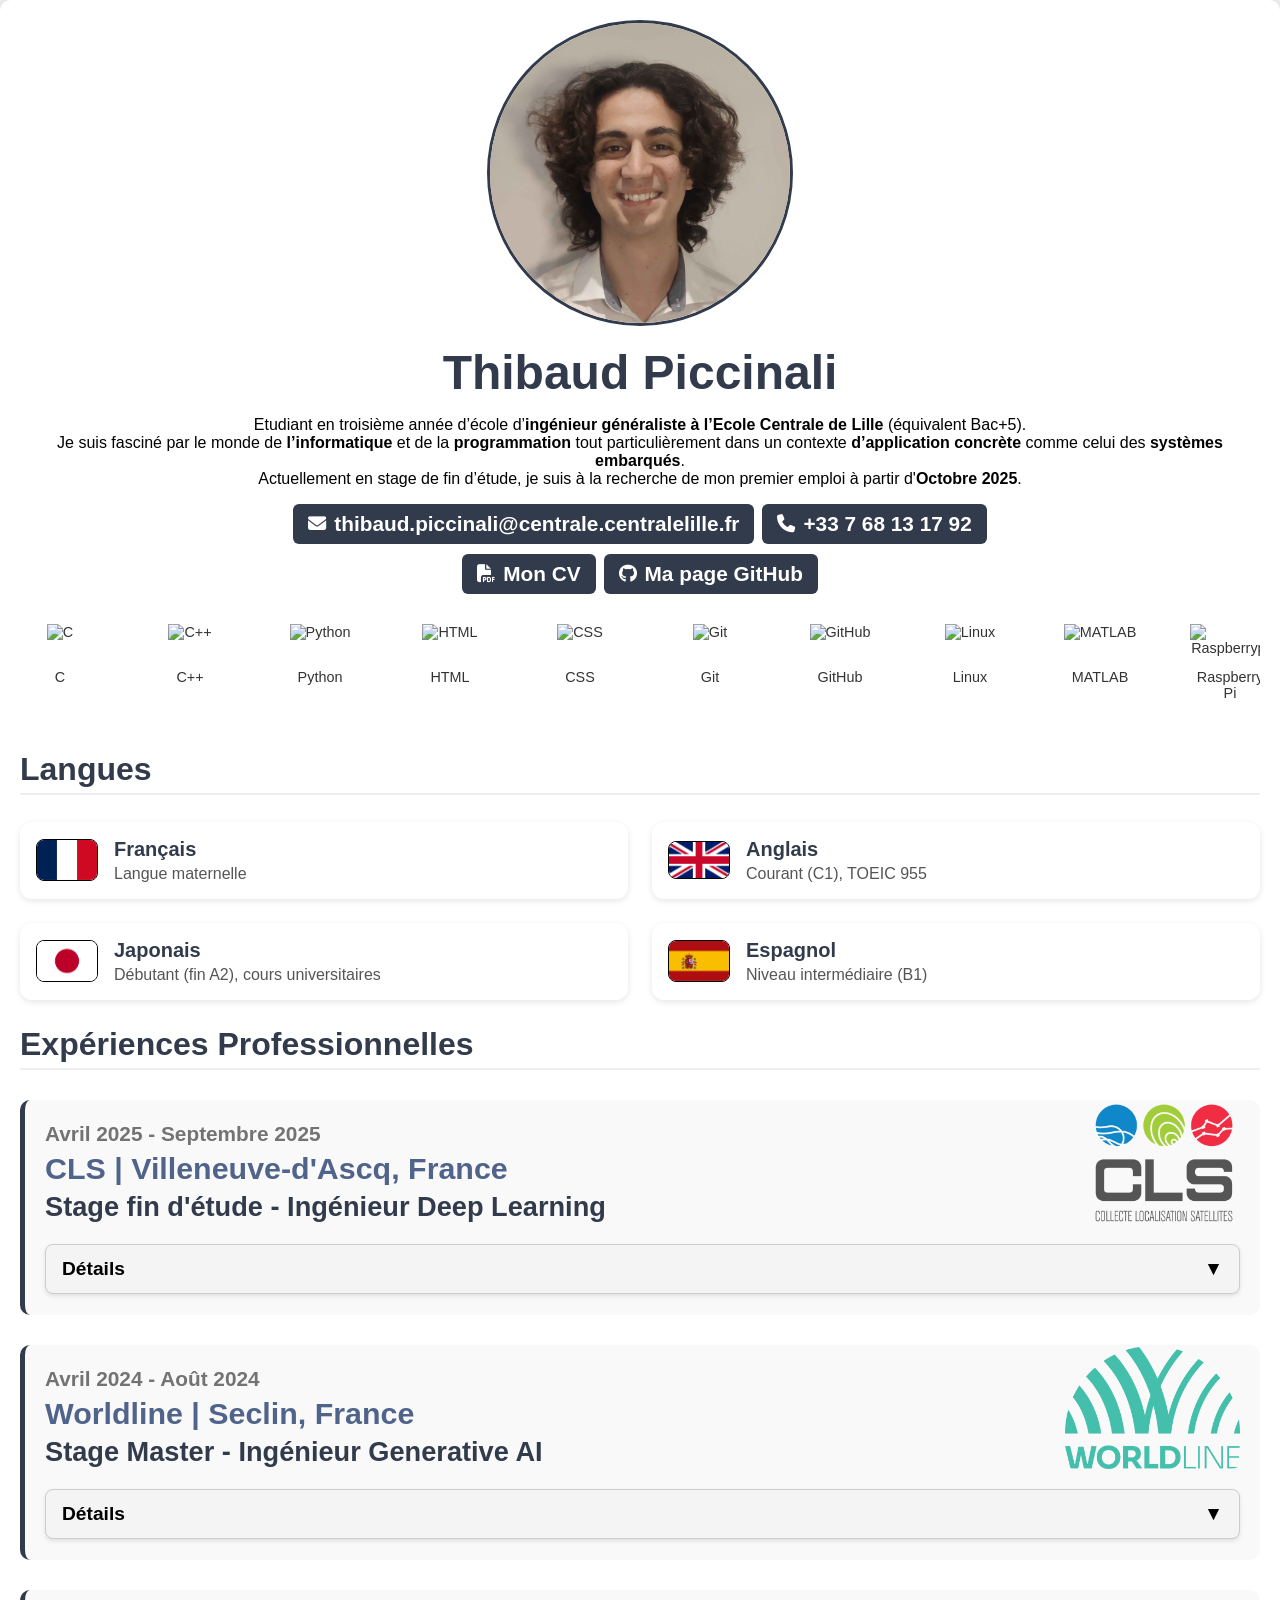
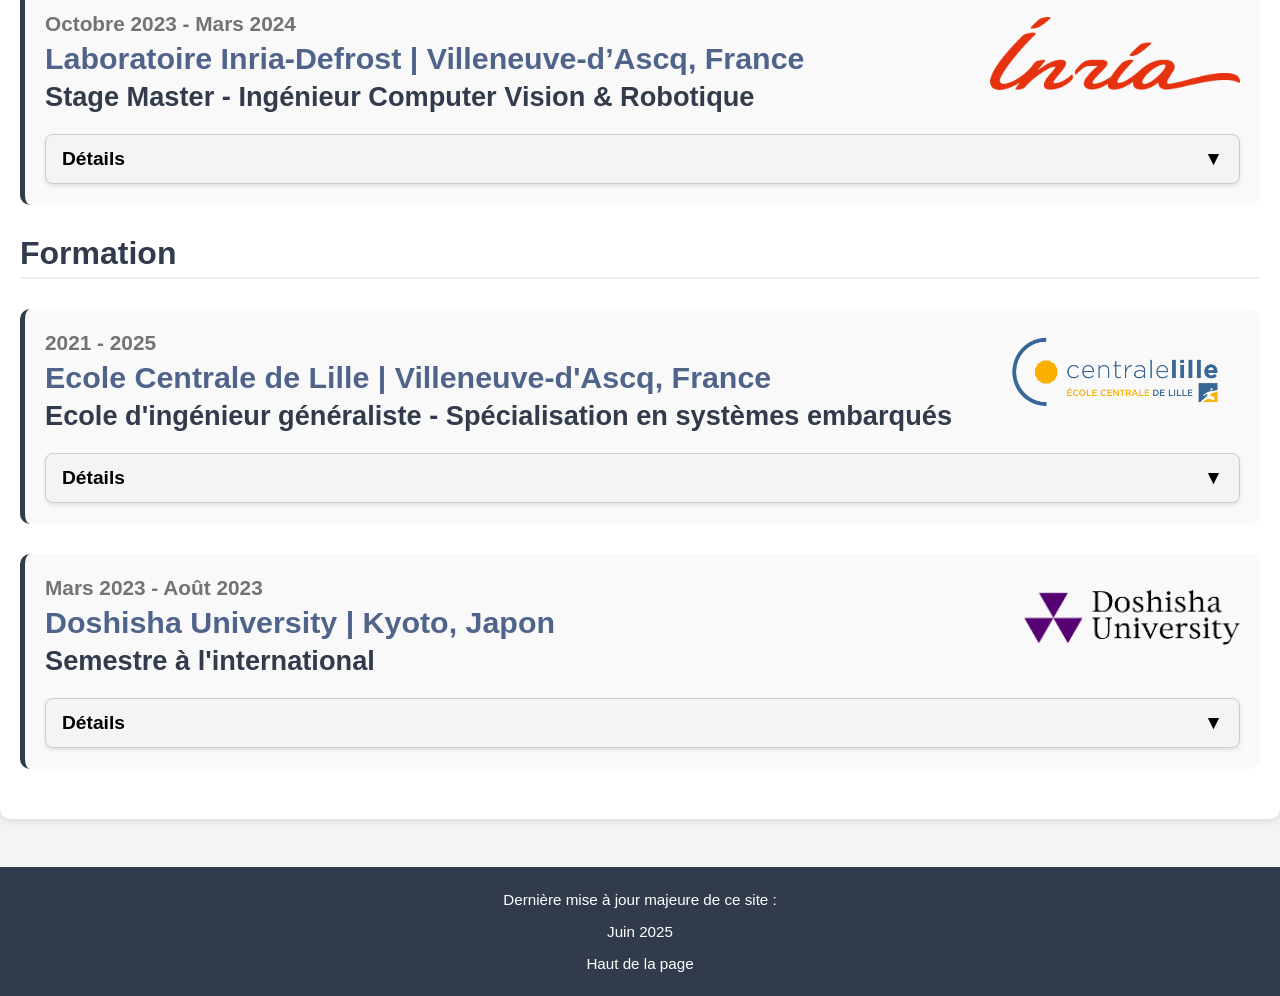
==== index.html @ 1b6f9763 "stage inria" ====
<!DOCTYPE html>
<html lang="fr">
<head>
  <meta charset="UTF-8" />
  <meta name="viewport" content="width=device-width, initial-scale=1.0"/>
  <title>Thibaud Piccinali</title>
  <link rel="stylesheet" href="style.css" />
  <link rel="stylesheet" href="https://cdnjs.cloudflare.com/ajax/libs/font-awesome/6.4.0/css/all.min.css">
  <script src="main.js" defer></script>

</head>
<body id="top">
  <div class="container">
    <header>
      <img src="images/photo_cv.png" alt="Photo de profil" class="profile-img"/>
      <h1>Thibaud Piccinali</h1>
      <p>Etudiant en troisième année d’école d’<b>ingénieur généraliste à l’Ecole Centrale de Lille</b> (équivalent Bac+5).<br>
        Je suis fasciné par le monde de <b>l’informatique</b> et de la <b>programmation</b> tout particulièrement dans un contexte <b>d’application concrète</b> comme celui des <b>systèmes embarqués</b>.<br>
        Actuellement en stage de fin d’étude, je suis à la recherche de mon premier emploi à partir d'<b>Octobre 2025</b>.</p>
      
      <div class="button-container">

      <a class="button button-dark_blue" onclick="copyToClipboard('thibaud.piccinali@centrale.centralelille.fr', this);">
        <i class="fas fa-envelope fa-sm"></i>
        thibaud.piccinali@centrale.centralelille.fr
        <span class="tooltip">Copié dans le presse papier !</span>
      </a>

      <a class="button button-dark_blue" onclick="copyToClipboard('+33 7 68 13 17 92', this);">
        <i class="fas fa-phone fa-sm"></i>
        +33 7 68 13 17 92
        <span class="tooltip">Copié dans le presse papier !</span>
      </a>

    </div>
    <div class="button-container">

      <a href="documents/CV_Thibaud_PICCINALI.pdf" class="button button-dark_blue" download>
        <i class="fas fa-file-pdf fa-sm"></i>
        Mon CV
      </a>

      <a href="https://github.com/ThibaudPiccinali" class="button button-dark_blue" download>
        <i class="fab fa-github fa-sm"></i>
        Ma page GitHub
      </a>

    </div>

      
        <div class="marquee-container">
          <div class="marquee-track">
            <div class="marquee-content">
              <div class="skill-item">
                <img src="https://cdn.jsdelivr.net/gh/devicons/devicon/icons/c/c-original.svg" alt="C" />
                <span>C</span>
              </div>
              <div class="skill-item">
                <img src="https://cdn.jsdelivr.net/gh/devicons/devicon/icons/cplusplus/cplusplus-original.svg" alt="C++" />
                <span>C++</span>
              </div>
              <div class="skill-item">
                <img src="https://cdn.jsdelivr.net/gh/devicons/devicon/icons/python/python-original.svg" alt="Python" />
                <span>Python</span>
              </div>
              <div class="skill-item">
                <img src="https://cdn.jsdelivr.net/gh/devicons/devicon/icons/html5/html5-original.svg" alt="HTML" />
                <span>HTML</span>
              </div>
              <div class="skill-item">
                <img src="https://cdn.jsdelivr.net/gh/devicons/devicon/icons/css3/css3-original.svg" alt="CSS" />
                <span>CSS</span>
              </div>
              <div class="skill-item">
                <img src="https://cdn.jsdelivr.net/gh/devicons/devicon/icons/git/git-original.svg" alt="Git" />
                <span>Git</span>
              </div>
              <div class="skill-item">
                <img src="https://cdn.jsdelivr.net/gh/devicons/devicon/icons/github/github-original.svg" alt="GitHub" />
                <span>GitHub</span>
              </div>
              <div class="skill-item">
                <img src="https://cdn.jsdelivr.net/gh/devicons/devicon/icons/linux/linux-original.svg" alt="Linux" />
                <span>Linux</span>
              </div>
              <div class="skill-item">
                <img src="https://cdn.jsdelivr.net/gh/devicons/devicon/icons/matlab/matlab-original.svg" alt="MATLAB" />
                <span>MATLAB</span>
              </div>
              <div class="skill-item">
                <img src="https://cdn.jsdelivr.net/gh/devicons/devicon/icons/raspberrypi/raspberrypi-original.svg" alt="Raspberrypi" />
                <span>Raspberry Pi</span>
              </div>
              <div class="skill-item">
                <img src="https://cdn.jsdelivr.net/gh/devicons/devicon/icons/arduino/arduino-original.svg" alt="Arduino" />
                <span>Arduino</span>
              </div>
              <div class="skill-item">
                <img src="https://cdn.jsdelivr.net/gh/devicons/devicon/icons/androidstudio/androidstudio-original.svg" alt="Android Studio" />
                <span>Android Studio</span>
              </div>
              <div class="skill-item">
                <img src="https://cdn.jsdelivr.net/gh/devicons/devicon/icons/opencv/opencv-original.svg" alt="OpenCV" />
                <span>OpenCV</span>
              </div>
              <div class="skill-item">
                <img src="images/onshape.png" alt="Onshape" />
                <span>Onshape</span>
              </div>
              <div class="skill-item">
                <img src="images/kicad.png" alt="KiCad" />
                <span>KiCad</span>
              </div>
              <div class="skill-item">
                <img src="images/pytorchL.png" alt="PytorchLightning" />
                <span>Pytorch Lightning</span>
              </div>
              <div class="skill-item">
                <img src="images/sysml.png" alt="SYSML" />
                <span>SYSML</span>
              </div>
              <div class="skill-item">
                <img src="images/papyrus-logo.png" alt="Papyrus" />
                <span>Papyrus</span>
              </div>
              <!-- Il faut dupliquer les items ici-->
              <div class="skill-item">
                <img src="https://cdn.jsdelivr.net/gh/devicons/devicon/icons/c/c-original.svg" alt="C" />
                <span>C</span>
              </div>
              <div class="skill-item">
                <img src="https://cdn.jsdelivr.net/gh/devicons/devicon/icons/cplusplus/cplusplus-original.svg" alt="C++" />
                <span>C++</span>
              </div>
              <div class="skill-item">
                <img src="https://cdn.jsdelivr.net/gh/devicons/devicon/icons/python/python-original.svg" alt="Python" />
                <span>Python</span>
              </div>
              <div class="skill-item">
                <img src="https://cdn.jsdelivr.net/gh/devicons/devicon/icons/html5/html5-original.svg" alt="HTML" />
                <span>HTML</span>
              </div>
              <div class="skill-item">
                <img src="https://cdn.jsdelivr.net/gh/devicons/devicon/icons/css3/css3-original.svg" alt="CSS" />
                <span>CSS</span>
              </div>
              <div class="skill-item">
                <img src="https://cdn.jsdelivr.net/gh/devicons/devicon/icons/git/git-original.svg" alt="Git" />
                <span>Git</span>
              </div>
              <div class="skill-item">
                <img src="https://cdn.jsdelivr.net/gh/devicons/devicon/icons/github/github-original.svg" alt="GitHub" />
                <span>GitHub</span>
              </div>
              <div class="skill-item">
                <img src="https://cdn.jsdelivr.net/gh/devicons/devicon/icons/linux/linux-original.svg" alt="Linux" />
                <span>Linux</span>
              </div>
              <div class="skill-item">
                <img src="https://cdn.jsdelivr.net/gh/devicons/devicon/icons/matlab/matlab-original.svg" alt="MATLAB" />
                <span>MATLAB</span>
              </div>
              <div class="skill-item">
                <img src="https://cdn.jsdelivr.net/gh/devicons/devicon/icons/raspberrypi/raspberrypi-original.svg" alt="Raspberrypi" />
                <span>Raspberry Pi</span>
              </div>
              <div class="skill-item">
                <img src="https://cdn.jsdelivr.net/gh/devicons/devicon/icons/arduino/arduino-original.svg" alt="Arduino" />
                <span>Arduino</span>
              </div>
              <div class="skill-item">
                <img src="https://cdn.jsdelivr.net/gh/devicons/devicon/icons/androidstudio/androidstudio-original.svg" alt="Android Studio" />
                <span>Android Studio</span>
              </div>
              <div class="skill-item">
                <img src="https://cdn.jsdelivr.net/gh/devicons/devicon/icons/opencv/opencv-original.svg" alt="OpenCV" />
                <span>OpenCV</span>
              </div>
              <div class="skill-item">
                <img src="images/onshape.png" alt="Onshape" />
                <span>Onshape</span>
              </div>
              <div class="skill-item">
                <img src="images/kicad.png" alt="KiCad" />
                <span>KiCad</span>
              </div>
              <div class="skill-item">
                <img src="images/pytorchL.png" alt="PytorchLightning" />
                <span>Pytorch Lightning</span>
              </div>
              <div class="skill-item">
                <img src="images/sysml.png" alt="SYSML" />
                <span>SYSML</span>
              </div>
              <div class="skill-item">
                <img src="images/papyrus-logo.png" alt="Papyrus" />
                <span>Papyrus</span>
              </div>
            </div>
          </div>
        </div>
    </header>

    <section>
        <h2>Langues</h2>
        <div class="language-grid">
          <div class="language-card">
            <img src="images/Flag_of_France.svg.png" alt="Français">
            <div class="language-text">
              <h3>Français</h3>
              <p>Langue maternelle</p>
            </div>
          </div>
          <div class="language-card">
            <img src="images/Flag_of_the_United_Kingdom_(3-5).svg.png" alt="Anglais">
            <div class="language-text">
              <h3>Anglais</h3>
              <p>Courant (C1), TOEIC 955</p>
            </div>
          </div>
          <div class="language-card">
            <img src="images/Flag_of_Japan.svg.png" alt="Japonais">
            <div class="language-text">
              <h3>Japonais</h3>
              <p>Débutant (fin A2), cours universitaires</p>
            </div>
          </div>
          <div class="language-card">
            <img src="images/Flag_of_Spain.svg.png" alt="Espagnol">
            <div class="language-text">
              <h3>Espagnol</h3>
              <p>Niveau intermédiaire (B1)</p>
            </div>
          </div>
        </div>
      </section>

    <section>
      <h2>Expériences Professionnelles</h2>

      <div class="experience_pro">
        <div class="experience_pro-content">
          <div class="experience_pro-text">
            <p class="experience_pro-date">Avril 2025 - Septembre 2025</p>
            <div class="experience_pro-title-row">
                <p class="experience_pro-title">CLS | Villeneuve-d'Ascq, France</p>
              </div>
            <p class="experience_pro-detail">Stage fin d'étude - Ingénieur Deep Learning</p>
          </div>
        <div class="experience_pro-image">
            <img src="images/CLS-Logo.png" alt="Logo CLS" />
        </div>
        </div>
        <details>
          <summary>Détails</summary>

          <p class="experience_pro-description">
            Intégré à l'équipe <i>Terre & Hydrologie</i> du département R&D, j'ai pu participer au développement de solutions permettant l'<b>analyse de la Terre</b> à l'aide d'<b>images satellite (télédétection)</b>.<br>
            Plus particulièrement, l'objectif du stage était d'étudier les <b>Foundation Models</b> pour déterminer s'ils pouvaient être utilisés pour faire de la <b>détection de changement</b>.<br><br>

            Ce stage a commencé par une réalisation d'un <b>état de l'art complet</b> de ces technologies appliquées à ce domaine. Des <b>études et comparaisons</b> ont été effectuées pour déterminer quels modèles étaient les plus prometteurs.
            Ensuite, nous avons décidé d'<b>intégrer ces modèles ainsi que la détection de changement</b> dans un <b>framework reconnu par la communauté</b> de télédétection (<i>Terratorch</i>). 
            Ce framework permet une <b>utilisation</b> (entrainement, inférences) des <b>modèles simplifiée</b> (notamment à l'aide de fichiers de configuration). 

          </p>
        </details>
      </div>

      <div class="experience_pro">
        <div class="experience_pro-content">
          <div class="experience_pro-text">
            <p class="experience_pro-date">Avril 2024 - Août 2024</p>
            <div class="experience_pro-title-row">
                <p class="experience_pro-title">Worldline | Seclin, France</p>
              </div>
            <p class="experience_pro-detail">Stage Master - Ingénieur Generative AI</p>
          </div>
          <div class="experience_pro-image">
            <img src="images/logo_Worldline.png" alt="Logo Worldline" />
          </div>
        </div>
        <details>
          <summary>Détails</summary>

          <p class="experience_pro-description">
            Intégré à l'équipe <i>CXSC</i> (équipe spécialisée dans l'expérience utilisateur) du département R&D, j'ai pu participer au développement de <b>solutions innovantes</b> proposant de <b>nouvelles manières d'effectuer des paiements</b>.
            Particulièrement, l'équipe s'intéressait à l'utilisation des <b>Large Language Models (LLM)</b> pour des <b>paiements autonomes</b>.<br><br>

            Au cours de ce stage, j'ai participé au <b>développement d'une application pour smartphone</b> intégrant ces technologies. 
            Nous avons développé un programme écoutant des entrées d'un smartphone et analysant ces dernières à l'aide de LLM.
            L'idée était de <b>déterminer si l'utilisateur était susceptible d'effectuer un voyage</b> dans les prochains jours.
            Si le programme jugeait que l'utilisateur allait très probablement voyager, alors il se chargeait d'effectuer une <b>recherche personnalisée d'itinéraire</b>. Cette personnalisation s'effectuait également à l'aide de LLM et des données de l'utilisateur.
            Enfin, un <b>module défensif</b> (utilisant également des LLM) permettait de légitimer cette transaction.<br><br> 

            Ce stage a été l'occasion de produire un <b>prototype fonctionnel</b> qui fut présenté en interne auprès d'<b>équipes internationales</b>. 
          </p>
        </details>
      </div>

      <div class="experience_pro">
        <div class="experience_pro-content">
          <div class="experience_pro-text">
            <p class="experience_pro-date">Octobre 2023 - Mars 2024</p>
            <div class="experience_pro-title-row">
                <p class="experience_pro-title">Laboratoire Inria-Defrost | Villeneuve-d’Ascq, France</p>
              </div>
            <p class="experience_pro-detail">Stage Master - Ingénieur Computer Vision & Robotique</p>
          </div>
          <div class="experience_pro-image">
            <img src="images/Inr_logo_rouge.svg.png" alt="Logo Inria" />
          </div>
        </div>
        <details>
          <summary>Détails</summary>

          <p class="experience_pro-description">
            Intégré au sein de l'équipe <i>Defrost</i> (équipe spécialisée en robotique déformable), j'ai pu <b>assister un doctorant</b> dans des missions de <b>computer vision</b>.
            La thématique était celle de la <b>chirurgie mini-invasive</b> ou l'on cherchait de nouvelles manières de <b>détecter et d'éliminer des cellules cancéreuses.</b><br><br>

            Ce stage a été organisé autour de deux travaux majeurs, détaillés ci-après. <br><br>

            <a class="button button-blue" download href="documents/Inria_rapport.pdf" target="_blank">
                    <i class="fas fa-file-pdf fa-sm"></i>
                    Lire le rapport
            </a>

          </p>
        

          <div class="project">
              <p class="project-title">Réalité augmentée utilisant la superposition de forme</p>
              <div class="media">
                <iframe src="https://www.youtube.com/embed/ntkH_wG3x9o" alt="Aperçu de l'algorithme de réalité augmentée"></iframe>
              </div>
              <div class="project-content">
                <p class="project-description">
                Développement d'un <b>algorithme de réalité augmentée</b> utilisant des <b>caméras de profondeur</b> pour capturer des <b>nuages de points</b> d'un objet qui sont ensuite <b>comparés à la forme</b> théorique connue de l'objet. 
                De cette comparaison sont obtenues la projection et la superposition.  
                </p>
                <div class="button-container">
                  <a class="button button-blue" href="https://github.com/SofaDefrost/Shape_Based_Augmented_Reality" target="_blank">
                    <i class="fab fa-github fa-sm"></i>
                    Voir sur GitHub
                  </a>
                </div>
              </div>
          </div>
          <div class="project">
              <p class="project-title">Asservissement optique d'un robot souple</p>
              <div class="media">
                <iframe src="https://www.youtube.com/embed/RKju8KC8tP8?start=86" alt="Aperçu de l'asservissement optique du robot"></iframe>
              </div>
              <div class="project-content">
                <p class="project-description">
                  J'ai participé à l'<b>asservissement du robot souple</b> utilisé dans les recherches de mon tuteur. 
                  Particulièrement, j'ai utilisé une <b>caméra de profondeur</b> et des <b>algorithmes de filtrage</b> pour déterminer la <b>position du laser</b> projeté par le robot. Grâce à cet asservissement, le robot est capable d'atteindre la cible.
                </p>
                <div class="button-container">
                  <a class="button button-blue" href="https://hal.science/hal-04714460" target="_blank">
                    <i class="fas fa-file-pdf fa-sm"></i>
                    Lire le papier
                  </a>
                </div>
              </div>
          </div>
        </details>    
      </div>
    </section>

    <section>
      <h2>Formation</h2>
      <div class="formation">
        <div class="formation-content">
          <div class="formation-text">
            <p class="formation-date">2021 - 2025</p>
            <div class="formation-title-row">
                <p class="formation-title">Ecole Centrale de Lille | Villeneuve-d'Ascq, France</p>
              </div>
            <p class="formation-detail">Ecole d'ingénieur généraliste - Spécialisation en systèmes embarqués</p>
          </div>
          <div class="formation-image">
            <img src="images\logo_CL.png" alt="Logo Centrale Lille" />
          </div>
        </div>
        <details>
          <summary>Détails</summary>

          <p class="formation-description">
            
            Après <b>deux années de classe préparatoire (MPSI-MP)</b>, et suite à mes résultats aux concours CPGE, j'ai eu la chance d'<b>intégrer l'Ecole Centrale de Lille.</b><br><br>
            
            A Centrale, j'ai pu développer mes compétences d'<b>ingénieur généraliste</b> (programmation, conception et fabrication de pièces mécanique, gestion de projets, sciences de l'ingénieur...) mais j'ai également pu suivre une <b>spécialisation en systèmes embarqués</b> (programmation systèmes, systèmes temps réels, commande de systèmes, réseaux de communication, modélisation systèmes...) lors de ma dernière année.<br><br>

            Dans le cadre de cette formation j'ai également pu réaliser un <b>semestre d'échange</b> (voir détails ci-après), <b>une année de césure</b> au cours de laquelle j'ai réalisé deux stages (voir détails ci-dessus), ainsi qu'un <b>stage de fin d'étude</b> (voir détails ci-dessus).<br><br>

            Au cours de ces années, j'ai pu réaliser <b>un grand nombre de projets</b>. Vous trouverez ci-dessous le détail des projets les plus importants.<br><br>

          </p>

          <div class="project">
            <p class="project-title">Dart'O'Matic : Système de gestion automatique d'une partie de fléchette</p>
            <div class="media">
              <iframe src="https://www.youtube.com/embed/i5ayhuvZMgI" alt="Aperçu du projet Dart'O'Matic"></iframe>
            </div>
            <div class="project-content">
              <p class="project-description">
                Ce projet, <b>réalisé en autonomie</b>, consiste en un <b>système capable de gérer automatiquement le déroulement d'une partie de fléchette</b>. Il se base notamment sur l'<b>utilisation de caméras</b> permettant d'<b>estimer la position des fléchettes sur la cible</b>.
                Ce travail peut être décomposé en trois sous parties : la réalisation d'une <b>structure en bois</b> tenant l'ensemble des composants, le développement d'une <b>unité centrale</b> gérant le jeu et la mise en place d'un <b>serveur web</b> facilitant l'interaction du joueur avec cette unité.
              </p>
              <div class="button-container">
                <a class="button button-blue" download href="documents/Rapport_DartOmatic.pdf" target="_blank">
                  <i class="fas fa-file-pdf fa-sm"></i>
                  Lire le rapport
                </a>
                <a class="button button-blue" href="https://github.com/ThibaudPiccinali/Dart-O-Matic" target="_blank">
                  <i class="fab fa-github fa-sm"></i>
                  Voir sur GitHub
                </a>
              </div>
            </div>
        </div>
        <div class="project">
          <p class="project-title">Commande d'une flotte de robots gérant la logistique d'un entrepôt</p>
          <div class="project-content">
            <p class="project-description">
               Ce projet, <b>réalisé en groupe de 3 étudiants</b>, consiste à la conception d'un système capable de <b>commander une flotte de robots dans un entrepôt</b>. 
               Avec une interface sur un terminal, <b>un utilisateur peut sélectionner des articles</b>. <b>Un robot mobile se charge ensuite de récupérer ces articles dans l'entrepôt et de les amener dans un bac de collecte.</b>
               Ce travail s'intéresse aux problématiques suivantes : <b>asservissement de la position de robots, trajectoire évitant les collisions, affectation continue des commandes, gestionnaire d'inventaire</b>...
               Ce projet se concentre sur la <b>modélisation du système, la conception et l'intégration des principales briques techniques</b>.
            </p>
            <div class="button-container">
              <a class="button button-blue" href="https://github.com/Zakurama/projet_entrepot" target="_blank">
                <i class="fab fa-github fa-sm"></i>
                Voir sur GitHub
              </a>
            </div>
          </div>
      </div>
      <div class="project">
        <p class="project-title">Station météo</p>
        <div class="media">
          <img src="images/station_meteo.png" alt="Aperçu du projet station météo" />
        </div>
        <div class="project-content">
          <p class="project-description">
            Ce projet, <b>réalisé en groupe de 5 étudiants</b>, consiste à la réalisation d'une <b>station météo</b> qui collecte des données et les rend <b>consultables via une interface web</b>.
            Pour ce projet, les consignes nous imposaient de travailler avec un certain type de matériel, ce qui nous a conduit à la <b>conception et la fabrication de notre propre PCB</b>. Un <b>boîtier</b> intégrant l'ensemble des éléments a également été conçu puis fabriqué à l'aide des <b>imprimantes 3D (PLA et résine)</b> de l'école.

          </p>
          <div class="button-container">
            <a class="button button-blue" href="https://github.com/Zakurama/station_meteo/tree/projet_commun" target="_blank">
              <i class="fab fa-github fa-sm"></i>
              Voir sur GitHub
            </a>
          </div>
        </div>
    </div>
    <div class="project">
      <p class="project-title">Projet Orion : Conception et réalisation d'une montre connectée</p>
      <div class="media">
        <img src="images/projet_Orion.png" alt="Aperçu du projet Orion" />
      </div>
      <div class="project-content">
        <p class="project-description">
          Ce projet, <b>réalisé en groupe de 13 étudiants et sur une durée d'un an et demi</b>, consiste à la conception et réalisation d'une <b>montre connectée</b>. 
          A l'aide d'un actionneur développé par notre partenaire (le laboratoire <i>IEMN</i>) qui permet d'offrir des <b>sensations de vibrations innovantes</b>, cette montre permet d'être <b>informé de la réception d'une notification</b> sur son smartphone.
          Le projet comprend la <b>réalisation mécanique</b> (boîtier et bracelet), la <b>réalisation électronique</b> (carte et composants) ainsi que le développement d'une <b>application Android</b> permettant la configuration de la montre.
        </p>
        <div class="button-container">
          <a class="button button-blue" download href="documents/Orion_Rapport_Projet.pdf" target="_blank">
            <i class="fas fa-file-pdf fa-sm"></i>
            Lire le rapport
          </a>
          <a class="button button-blue" href="https://github.com/MGuckert/OrionProject" target="_blank">
            <i class="fab fa-github fa-sm"></i>
            Voir sur GitHub
          </a>
        </div>
      </div>
  </div>
  <div class="project">
    <p class="project-title">Conception et réalisation d'un halfbike</p>
    <div class="media">
      <img src="images/halbike.png" alt="Aperçu de la conception de l'halfbike" />
    </div>
    <div class="project-content">
      <p class="project-description">
         Ce projet, <b>réalisé en groupe de 7 étudiants</b>, consiste à la conception et fabrication d'un <b>halfbike</b> (mixte entre vélo, trottinette et skateboard).
         L'halbike a d'abord été modélisé à l'aide d'<b>outil de CAO (Onshape)</b>, ses pièces ont ensuite été produites (<b>découpe jet d'eau, plieuse</b>) puis assemblées (<b>soudage MAG</b>).
      </p>
    </div>
</div>
        </details>
        
      </div>
      <div class="formation">
        <div class="formation-content">
          <div class="formation-text">
            <p class="formation-date">Mars 2023 - Août 2023</p>
            <div class="formation-title-row">
                <p class="formation-title">Doshisha University | Kyoto, Japon</p>
              </div>
            <p class="formation-detail">Semestre à l'international</p>
      </div>
      <div class="formation-image">
        <img src="images\logo_doshisha.png" alt="Logo Doshisha University" />
      </div>
        </div>
        <details>
          <summary>Détails</summary>

          <p class="formation-description">
            Au cours de ma formation, j'ai eu la chance de pouvoir réaliser un <b>semestre d'échange à l'université de Doshisha au Japon</b>. 
            Ce semestre <b>m'a beaucoup marqué</b> tant il m'a permis de <b>m'ouvrir au monde</b>, découvrir de nouvelles cultures, traditions, méthodes de travail etc.<br><br>
            En ce qui concerne les cours, j'ai pu profiter de cet échange pour <b>compléter ma formation d'ingénieur généraliste</b>. J'ai ainsi choisi d'y étudier les thématiques suivantes : programmation, chimie des matériaux, analyse numérique, traitement du signal, éthique de l'ingénieur...<br><br>
            A l'université, j'étais rattaché au laboratoire <i>Information System</i> dans lequel j'ai dû réaliser un <b>travail de recherche</b>. Vous trouverez ci-dessous les détails de ce travail.
          </p>

        <div class="project">
            <p class="project-title">Comment utiliser l'IA pour analyser des tableaux ?</p>
            <div class="media">
              <img src="images/od_focal_point.png" alt="Aperçu du projet IA dans les tableaux" />
            </div>
            <div class="project-content">
              <p class="project-description">
                Ce projet, <b>réalisé en autonomie</b>, consiste en une étude permettant de déterminer la performance d'algorithmes d'intelligence artificielle (particulièrement d'algorithmes d'<b>Object Detection</b>) pour estimer <b>la position du point focal</b> dans un tableau. Ce projet représente l'un de mes premiers travaux utilisant l'intelligence artificielle.
              </p>
              <div class="button-container">
                <a class="button button-blue" download href="documents/Report_Analyse_Art_AI.pdf" target="_blank">
                  <i class="fas fa-file-pdf fa-sm"></i>
                  Lire le rapport
                </a>
                <a class="button button-blue" href="https://github.com/ThibaudPiccinali/Machine_Learning_Object_Detection" target="_blank">
                  <i class="fab fa-github fa-sm"></i>
                  Voir sur GitHub
                </a>
              </div>
            </div>
        </div>
        </details>
      </div>
    </section>

  </div>
</body>
<footer>
  <div class="footer-content">
      Dernière mise à jour majeure de ce site : 
      <p>Juin 2025</p>
    <div class="footer-links">
        <a href="#top">Haut de la page</a>
      </div>
  </div>
</footer>
</html>
---- style.css ----
body {
  font-family: Arial, sans-serif;
  background-color: #f4f4f4;
  margin: 0;
  padding: 0;
  font-size: 16px; /* Base font size for rem units */
}

.container {
  max-width: 90rem;
  margin: auto;
  background: white;
  padding: 1.25rem;
  box-shadow: 0 0 0.625rem #ccc;
  border-radius: 0.625rem;
}

header {
  text-align: center;
  margin-bottom: 1.875rem;
}

.profile-img {
  width: 100%;
  height: auto;
  max-width: 18.75rem;
  max-height: 18.75rem;
  border-radius: 50%;
  object-fit: cover;
  border: 0.1875rem solid #323b4c;
  margin-bottom: 0.9375rem;
}

.profile-img:hover {
  transition: all 0.3s ease;
  box-shadow: 0 0 1rem 0 #323b4c;
}

h1 {
  color: #323b4c;
  margin: 0;
  font-size: 3rem;
}

h2 {
  color: #323b4c;
  border-bottom: 0.125rem solid #eee;
  padding-bottom: 0.3125rem;
  font-size: 2rem;
}

section {
  margin-bottom: 1.5625rem;
}

.button {
  cursor: pointer;
  display: inline-flex;
  position: relative;
  align-items: center;
  gap: 0.5rem;
  text-decoration: none;
  color: white;
  padding: 0.5rem 0.9375rem;
  font-size: 1.3rem;
  border-radius: 0.375rem;
  font-weight: bold;
  transition: background-color 0.3s;
}

.button-dark_blue {
  background-color: #323b4c;
}

.button-dark_blue:hover {
  background-color: #06080a;
}

.button-blue {
  background-color: #50648b;
}

.button-blue:hover {
  background-color: #1f2738;
}

.button-container {
  display: flex;
  flex-wrap: wrap;
  justify-content: center;
  gap: 0.5rem;
  margin-bottom: 0.625rem;
}

.languages {
  max-width: 90%;
  margin: 2rem auto;
  padding: 1.5rem;
  background-color: #f3f3f3;
  border-radius: 0.75rem;
  border-left: 0.3125rem solid #50648b;
}

.language-grid {
  display: grid;
  grid-template-columns: 1fr 1fr;
  gap: 1.5rem;
  margin-top: 1rem;
}

.language-card {
  display: flex;
  align-items: center;
  background-color: white;
  padding: 1rem;
  border-radius: 0.75rem;
  box-shadow: 0 2px 6px rgba(0, 0, 0, 0.1);
  gap: 1rem;
}

.language-card img {
  width: 60px;
  height: auto;
  border-radius: 0.5rem;
  border: 0.1rem solid #000000;
}

.language-text h3 {
  margin: 0;
  font-size: 1.25rem;
  color: #323b4c;
}

.language-text p {
  margin: 0.25rem 0 0;
  color: #555;
}

.formation,
.experience_pro {
  margin: 1.875rem 0;
  padding: 0.1rem 1.25rem 0.3125rem;
  background-color: #f9f9f9;
  border-left: 0.3125rem solid #323b4c;
  border-radius: 0.625rem;
}

.formation-content,
.experience_pro-content {
  display: flex;
  justify-content: space-between;
  align-items: center;
  gap: 1.25rem;
  flex-wrap: wrap;
}

.formation-text,
.experience_pro-text {
  flex: 1;
}

.formation-date,
.experience_pro-date {
  font-weight: bold;
  font-size: 1.3rem;
  color: #737373;
  margin-bottom: 0.3125rem;
}

.formation-title,
.experience_pro-title {
  font-size: 1.9rem;
  color: #50648b;
  font-weight: bold;
  margin: 0.3125rem 0;
}

.formation-detail,
.experience_pro-detail {
  font-size: 1.7rem;
  font-weight: bold;
  margin: 0.3125rem 0;
  color: #323b4c;
}

.formation-description,
.experience_pro-description {
  margin-top: 0.625rem;
  color: #333;
}

.formation-image img,
.experience_pro-image img {
  max-width: 15.625rem;
  max-height: 7.625rem;
  border-radius: 0.5rem;
  object-fit: cover;
}

.project {
  display: block;
  text-align: center;
  background-color: #e4e4e4;
  border-left: 0.3125rem solid #50648b;
  padding: 0.1rem 1.25rem 0.3125rem;
  border-radius: 0.625rem;
  margin: 1.25rem auto; /* centré horizontalement */
  width: 100%;
  max-width: 100%;
  box-sizing: border-box;
}

.media {
  display: flex;
  justify-content: center;
  flex-wrap: wrap;
}

.media img {
  width: 60%;
  border-radius: 0.5rem;
  object-fit: contain;
}

.media iframe {
  width: 60%;
  aspect-ratio: 16 / 9;
  border-radius: 0.5rem;
  object-fit: contain;
}

.project-title {
  font-weight: bold;
  font-size: 1.8rem;
  margin-bottom: 0.625rem;
  color: #323b4c;
}

.project-description {
  margin-bottom: 0.625rem;
  color: #333;
}

.marquee-container {
  width: 100%;
  overflow: hidden;
  background-color: white;
  padding: 20px 0;
  cursor: grab;
}

.marquee-track {
  display: flex;
  width: fit-content;
}

.marquee-content {
  display: flex;
  gap: 50px;
}

.skill-item {
  display: flex;
  flex-direction: column;
  align-items: center;
  gap: 5px;
  min-width: 80px;
  color: #333;
  font-size: 0.9rem;
  font-weight: 500;
}

.skill-item img {
  height: 40px;
  width: auto;
  transition: transform 0.3s ease;
}

.skill-item img:hover {
  transform: scale(1.1);
}


  details {
    border: 1px solid #ccc;
    border-radius: 8px;
    padding: 0.8em 1em;
    background-color: #f4f4f4;
    max-width: auto;
    margin: 1em auto;
    box-shadow: 0 2px 4px rgba(0,0,0,0.1);
  }

  summary {
    cursor: pointer;
    font-size: 1.2em;
    font-weight: bold;
    list-style: none;
    position: relative;
    padding-right: 1.5em;
  }

  summary::-webkit-details-marker {
    display: none;
  }

  summary::after {
    content: "▼";
    position: absolute;
    right: 0;
    top: 0;
    transition: transform 0.3s ease;
  }

  details[open] summary::after {
    transform: rotate(180deg);
  }

  .tooltip {
    visibility: hidden;
    opacity: 0;
    background-color: #333;
    color: #fff;
    text-align: center;
    border-radius: 4px;
    padding: 4px 8px;
    position: absolute;
    z-index: 1;
    top: -30px;
    left: 50%;
    transform: translateX(-50%);
    transition: opacity 0.3s ease, visibility 0.3s ease;
    font-size: 0.8em;
    white-space: nowrap;
  }
  
  .tooltip.show {
    visibility: visible;
    opacity: 1;
  }

footer {
  background-color: #323b4c;
  color: #ffffff;
  padding: 1.5rem 1rem;
  margin-top: 3rem;
  text-align: center;
  font-size: 0.95rem;
}

.footer-content {
  max-width: 900px;
  margin: 0 auto;
}

.footer-links {
  margin-top: 0.75rem;
  display: flex;
  justify-content: center;
  gap: 1.5rem;
  flex-wrap: wrap;
}

.footer-links a {
  color: #ffffff;
  text-decoration: none;
  transition: color 0.3s ease;
}

.footer-links a:hover {
  color: #ffffff;
  text-decoration: underline;
}

  @media (max-width: 768px) {
  .container {
    padding: 0.3rem;
    max-width: 100%;
  }

  h1 {
    font-size: 2rem;
  }

  h2 {
    font-size: 1.5rem;
  }

  .button {
    font-size: 1rem;
    padding: 0.5rem 1rem;
  }
  .formation,
  .experience_pro {
  margin: 0.5rem 0;
  padding: 0rem 0.5rem 0rem;
  background-color: #f9f9f9;
  border-left: 0.2rem solid #323b4c;
  border-radius: 0.625rem;
  }

  .formation-title,
  .experience_pro-title,
  .formation-location,
  .experience_pro-location {
    font-size: 1.2rem;
  }

  .formation-detail,
  .experience_pro-detail {
    font-size: 1rem;
  }

  .formation-content,
  .experience_pro-content {
    flex-direction: column;
    text-align: center;
  }

  .project-title {
  font-size: 1.1rem;
  }
  .media iframe {
    width: 100%;
  }
  .media img {
  width: 100%;
  }
  
  .language-grid {
    grid-template-columns: 1fr;
  }
}
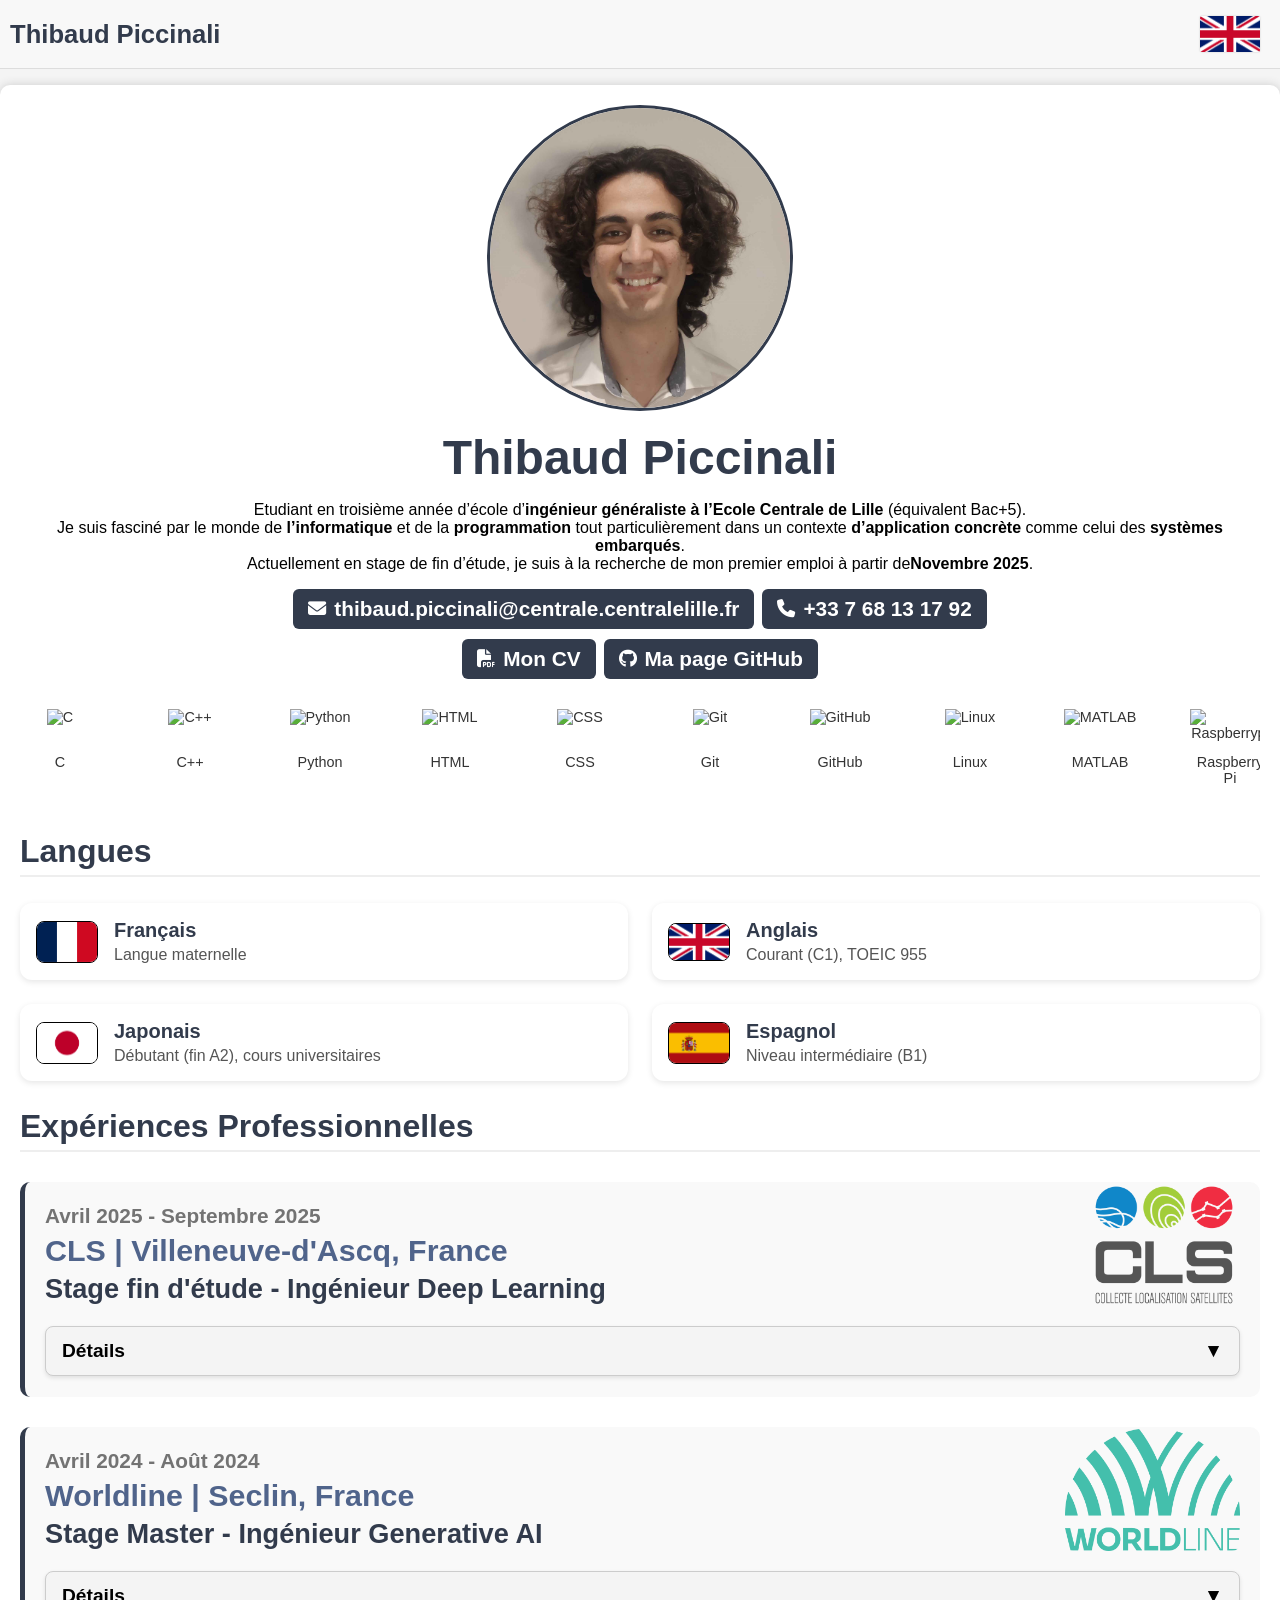
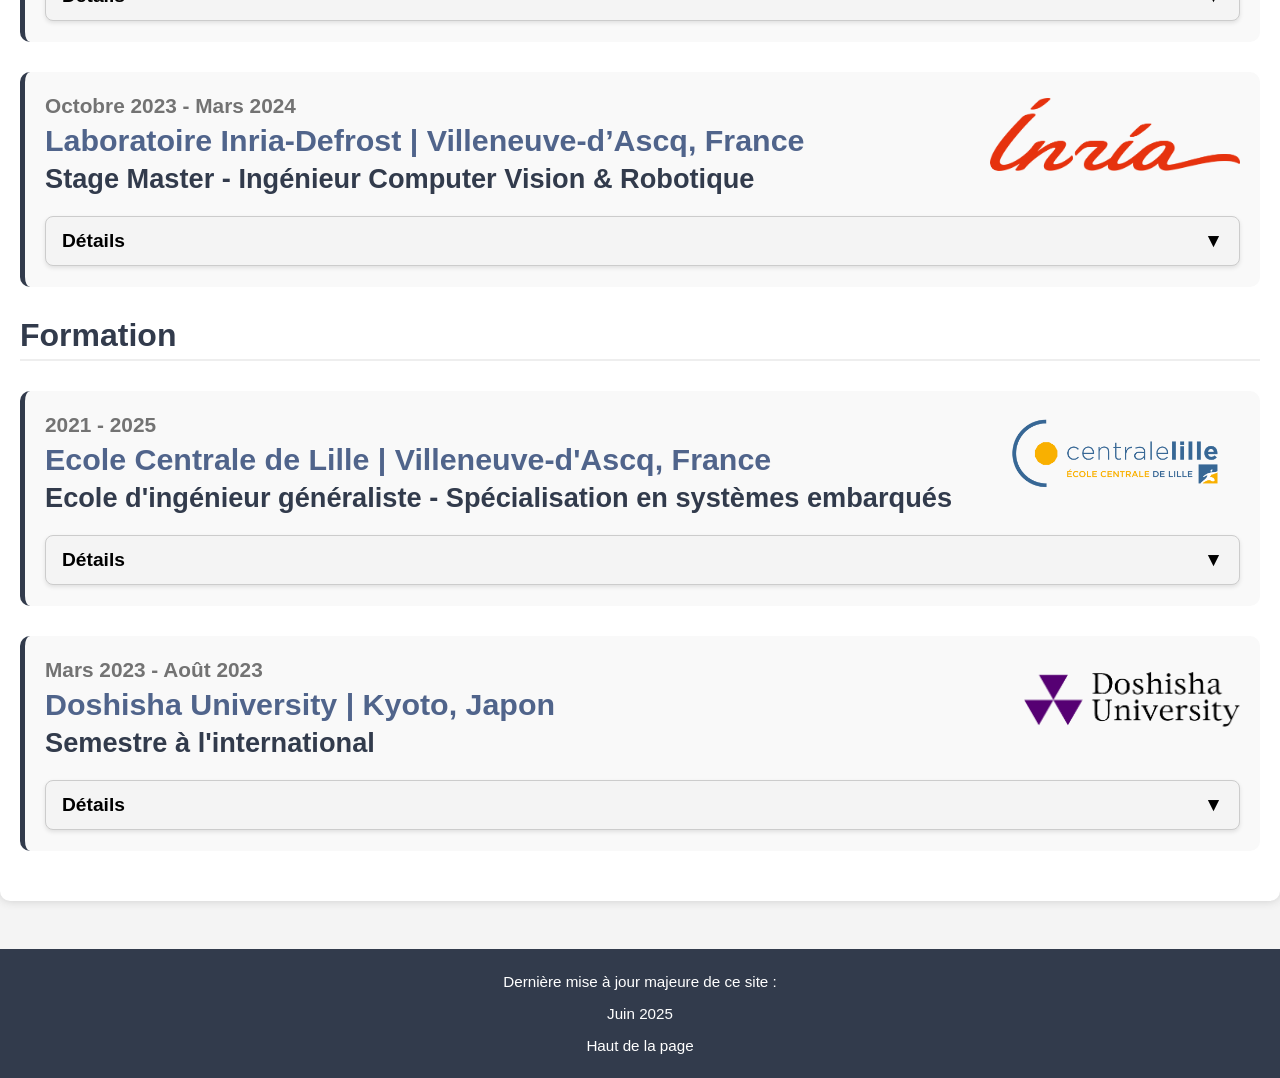
==== commit 5dd2e7a7: "modification date dispo" ====
--- a/index.html
+++ b/index.html
@@ -7,8 +7,19 @@
   <link rel="stylesheet" href="style.css" />
   <link rel="stylesheet" href="https://cdnjs.cloudflare.com/ajax/libs/font-awesome/6.4.0/css/all.min.css">
   <script src="main.js" defer></script>
-
 </head>
+
+<header class="main-header">
+  <div class="container_header">
+    <div class="logo">Thibaud Piccinali</div>
+    <div class="lang-switch">
+    <a href="index_en.html" class="lang-btn" aria-label="Switch to English">
+      <img src="images/Flag_of_the_United_Kingdom_(3-5).svg.png" alt="English">
+    </a>
+    </div>
+  </div>
+</header>
+
 <body id="top">
   <div class="container">
     <header>
@@ -16,7 +27,7 @@
       <h1>Thibaud Piccinali</h1>
       <p>Etudiant en troisième année d’école d’<b>ingénieur généraliste à l’Ecole Centrale de Lille</b> (équivalent Bac+5).<br>
         Je suis fasciné par le monde de <b>l’informatique</b> et de la <b>programmation</b> tout particulièrement dans un contexte <b>d’application concrète</b> comme celui des <b>systèmes embarqués</b>.<br>
-        Actuellement en stage de fin d’étude, je suis à la recherche de mon premier emploi à partir d'<b>Octobre 2025</b>.</p>
+        Actuellement en stage de fin d’étude, je suis à la recherche de mon premier emploi à partir de<b>Novembre 2025</b>.</p>
       
       <div class="button-container">
 
@@ -284,13 +295,13 @@
 
           <p class="experience_pro-description">
             Intégré à l'équipe <i>CXSC</i> (équipe spécialisée dans l'expérience utilisateur) du département R&D, j'ai pu participer au développement de <b>solutions innovantes</b> proposant de <b>nouvelles manières d'effectuer des paiements</b>.
-            Particulièrement, l'équipe s'intéressait à l'utilisation des <b>Large Language Models (LLM)</b> pour des <b>paiements autonomes</b>.<br><br>
+            Particulièrement, l'équipe s'intéressait à l'utilisation des <b>Large Language Models (LLMs)</b> pour des <b>paiements autonomes</b>.<br><br>
 
             Au cours de ce stage, j'ai participé au <b>développement d'une application pour smartphone</b> intégrant ces technologies. 
-            Nous avons développé un programme écoutant des entrées d'un smartphone et analysant ces dernières à l'aide de LLM.
+            Nous avons développé un programme écoutant des entrées d'un smartphone et analysant ces dernières à l'aide de LLMs.
             L'idée était de <b>déterminer si l'utilisateur était susceptible d'effectuer un voyage</b> dans les prochains jours.
-            Si le programme jugeait que l'utilisateur allait très probablement voyager, alors il se chargeait d'effectuer une <b>recherche personnalisée d'itinéraire</b>. Cette personnalisation s'effectuait également à l'aide de LLM et des données de l'utilisateur.
-            Enfin, un <b>module défensif</b> (utilisant également des LLM) permettait de légitimer cette transaction.<br><br> 
+            Si le programme jugeait que l'utilisateur allait très probablement voyager, alors il se chargeait d'effectuer une <b>recherche personnalisée d'itinéraire</b>. Cette personnalisation s'effectuait également à l'aide de LLMs et des données de l'utilisateur.
+            Enfin, un <b>module défensif</b> (utilisant également des LLMs) permettait de légitimer cette transaction.<br><br> 
 
             Ce stage a été l'occasion de produire un <b>prototype fonctionnel</b> qui fut présenté en interne auprès d'<b>équipes internationales</b>. 
           </p>
@@ -358,7 +369,7 @@
                 <div class="button-container">
                   <a class="button button-blue" href="https://hal.science/hal-04714460" target="_blank">
                     <i class="fas fa-file-pdf fa-sm"></i>
-                    Lire le papier
+                    Lire le papier (EN uniquement)
                   </a>
                 </div>
               </div>
@@ -528,7 +539,7 @@
               <div class="button-container">
                 <a class="button button-blue" download href="documents/Report_Analyse_Art_AI.pdf" target="_blank">
                   <i class="fas fa-file-pdf fa-sm"></i>
-                  Lire le rapport
+                  Lire le rapport (EN uniquement)
                 </a>
                 <a class="button button-blue" href="https://github.com/ThibaudPiccinali/Machine_Learning_Object_Detection" target="_blank">
                   <i class="fab fa-github fa-sm"></i>
--- a/style.css
+++ b/style.css
@@ -17,7 +17,53 @@
 
 header {
   text-align: center;
-  margin-bottom: 1.875rem;
+  margin-bottom: 1rem;
+}
+
+.main-header {
+  background-color: #f8f8f8;
+  border-bottom: 1px solid #ddd;
+  padding: 10px 10px;
+  top: 0;
+  z-index: 999; 
+}
+
+.container_header {
+  display: flex;
+  justify-content: space-between;
+  align-items: center;
+}
+
+
+.logo {
+  font-weight: bold;
+  font-size: 1.6rem;
+  color: #323b4c;
+}
+
+.lang-switch .lang-btn {
+  display: inline-block;
+  font-size: 1.5rem;
+  padding: 6px 10px;
+  border-radius: 5px;
+  text-decoration: none;
+  transition: background-color 0.2s ease;
+}
+
+.lang-switch .lang-btn:hover {
+  background-color: #e0e0e0;
+  cursor: pointer;
+}
+.lang-btn img {
+  vertical-align: middle;
+  border-radius: 2px;
+  box-shadow: 0 0 2px rgba(0,0,0,0.2);
+  transition: transform 0.2s ease;
+  height: 1.5em;
+}
+
+.lang-btn:hover img {
+  transform: scale(1.1);
 }
 
 .profile-img {
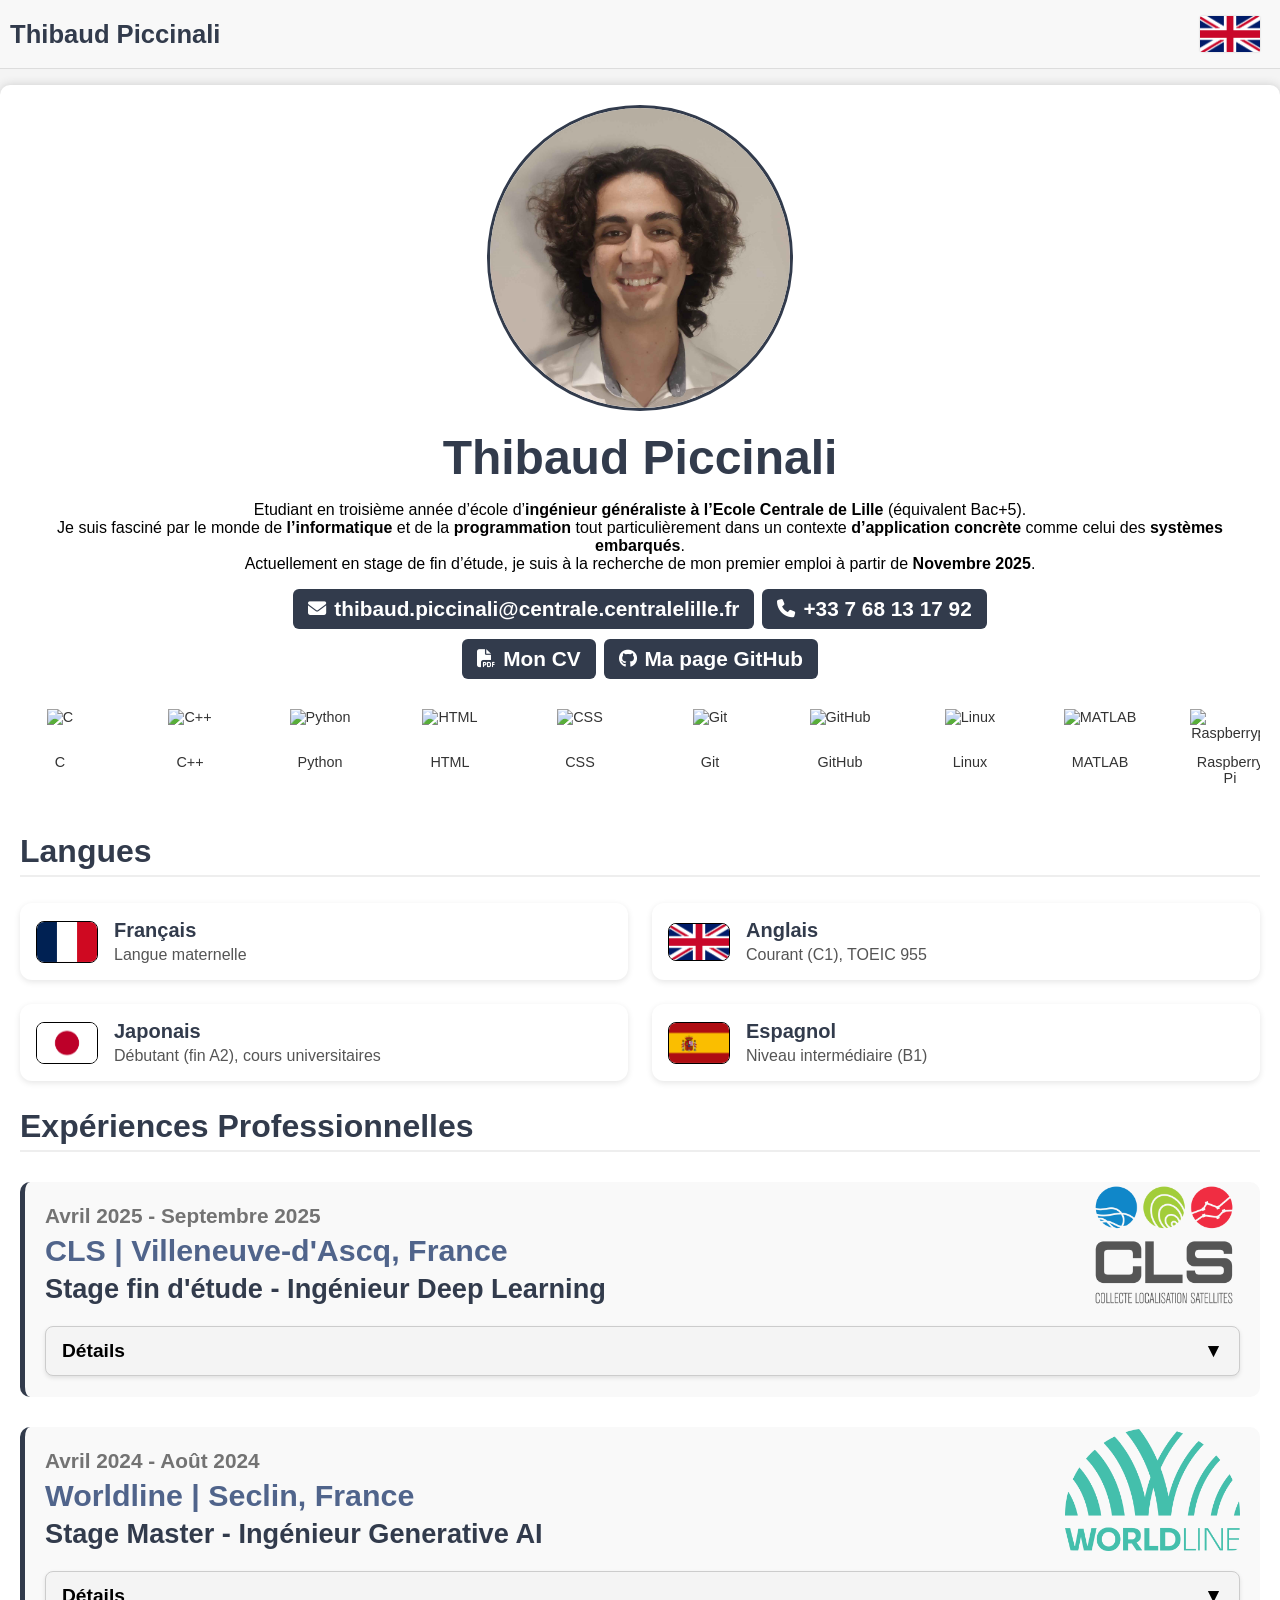
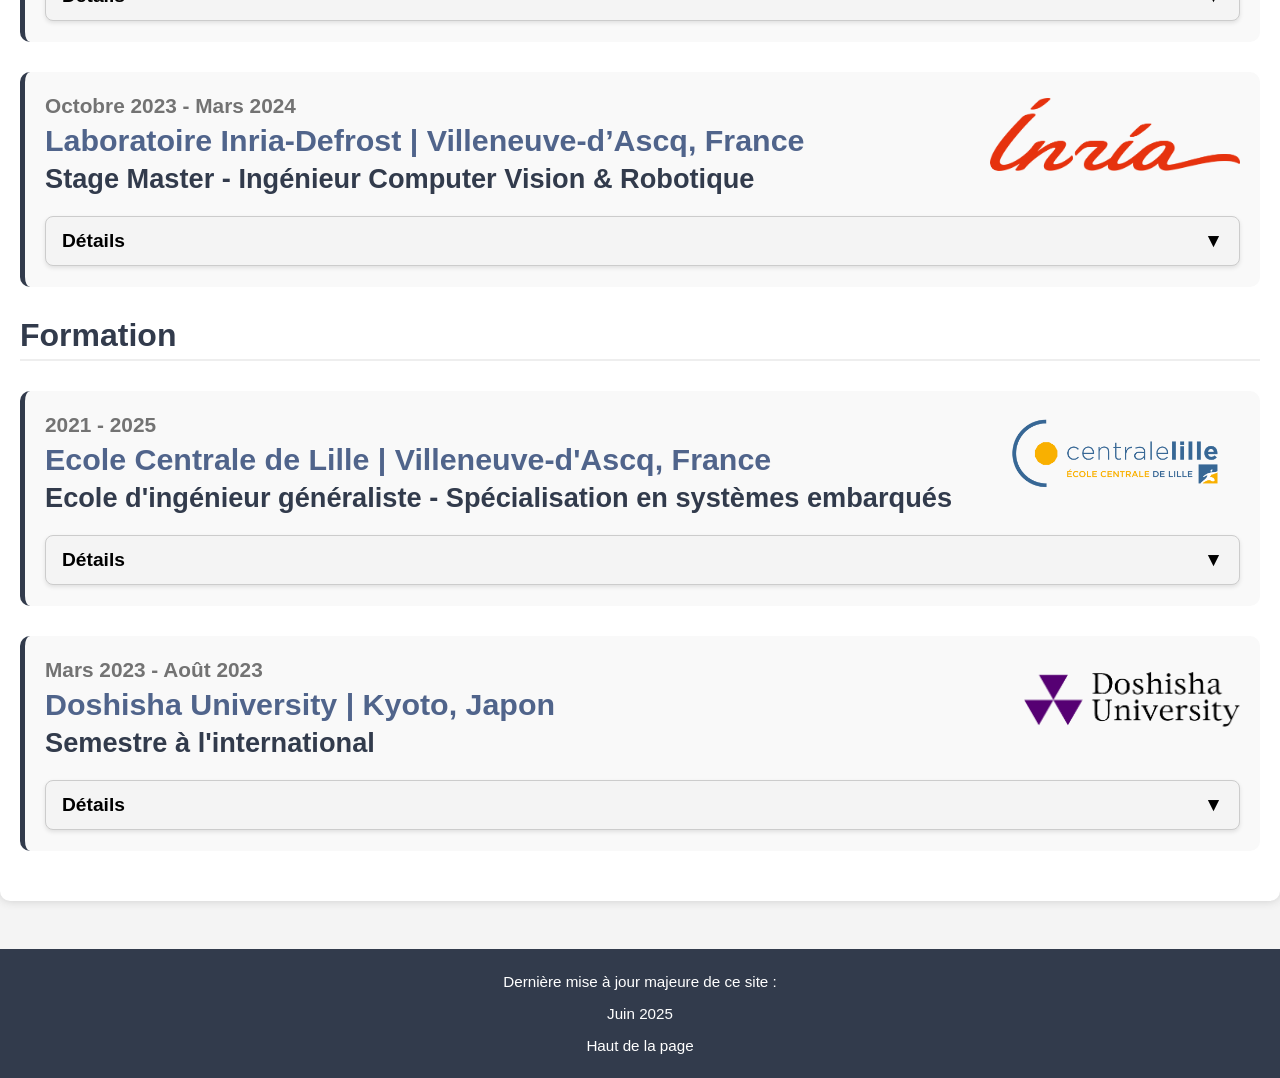
==== commit 4d2d8825: "esapce" ====
--- a/index.html
+++ b/index.html
@@ -27,7 +27,7 @@
       <h1>Thibaud Piccinali</h1>
       <p>Etudiant en troisième année d’école d’<b>ingénieur généraliste à l’Ecole Centrale de Lille</b> (équivalent Bac+5).<br>
         Je suis fasciné par le monde de <b>l’informatique</b> et de la <b>programmation</b> tout particulièrement dans un contexte <b>d’application concrète</b> comme celui des <b>systèmes embarqués</b>.<br>
-        Actuellement en stage de fin d’étude, je suis à la recherche de mon premier emploi à partir de<b>Novembre 2025</b>.</p>
+        Actuellement en stage de fin d’étude, je suis à la recherche de mon premier emploi à partir de <b>Novembre 2025</b>.</p>
       
       <div class="button-container">
 
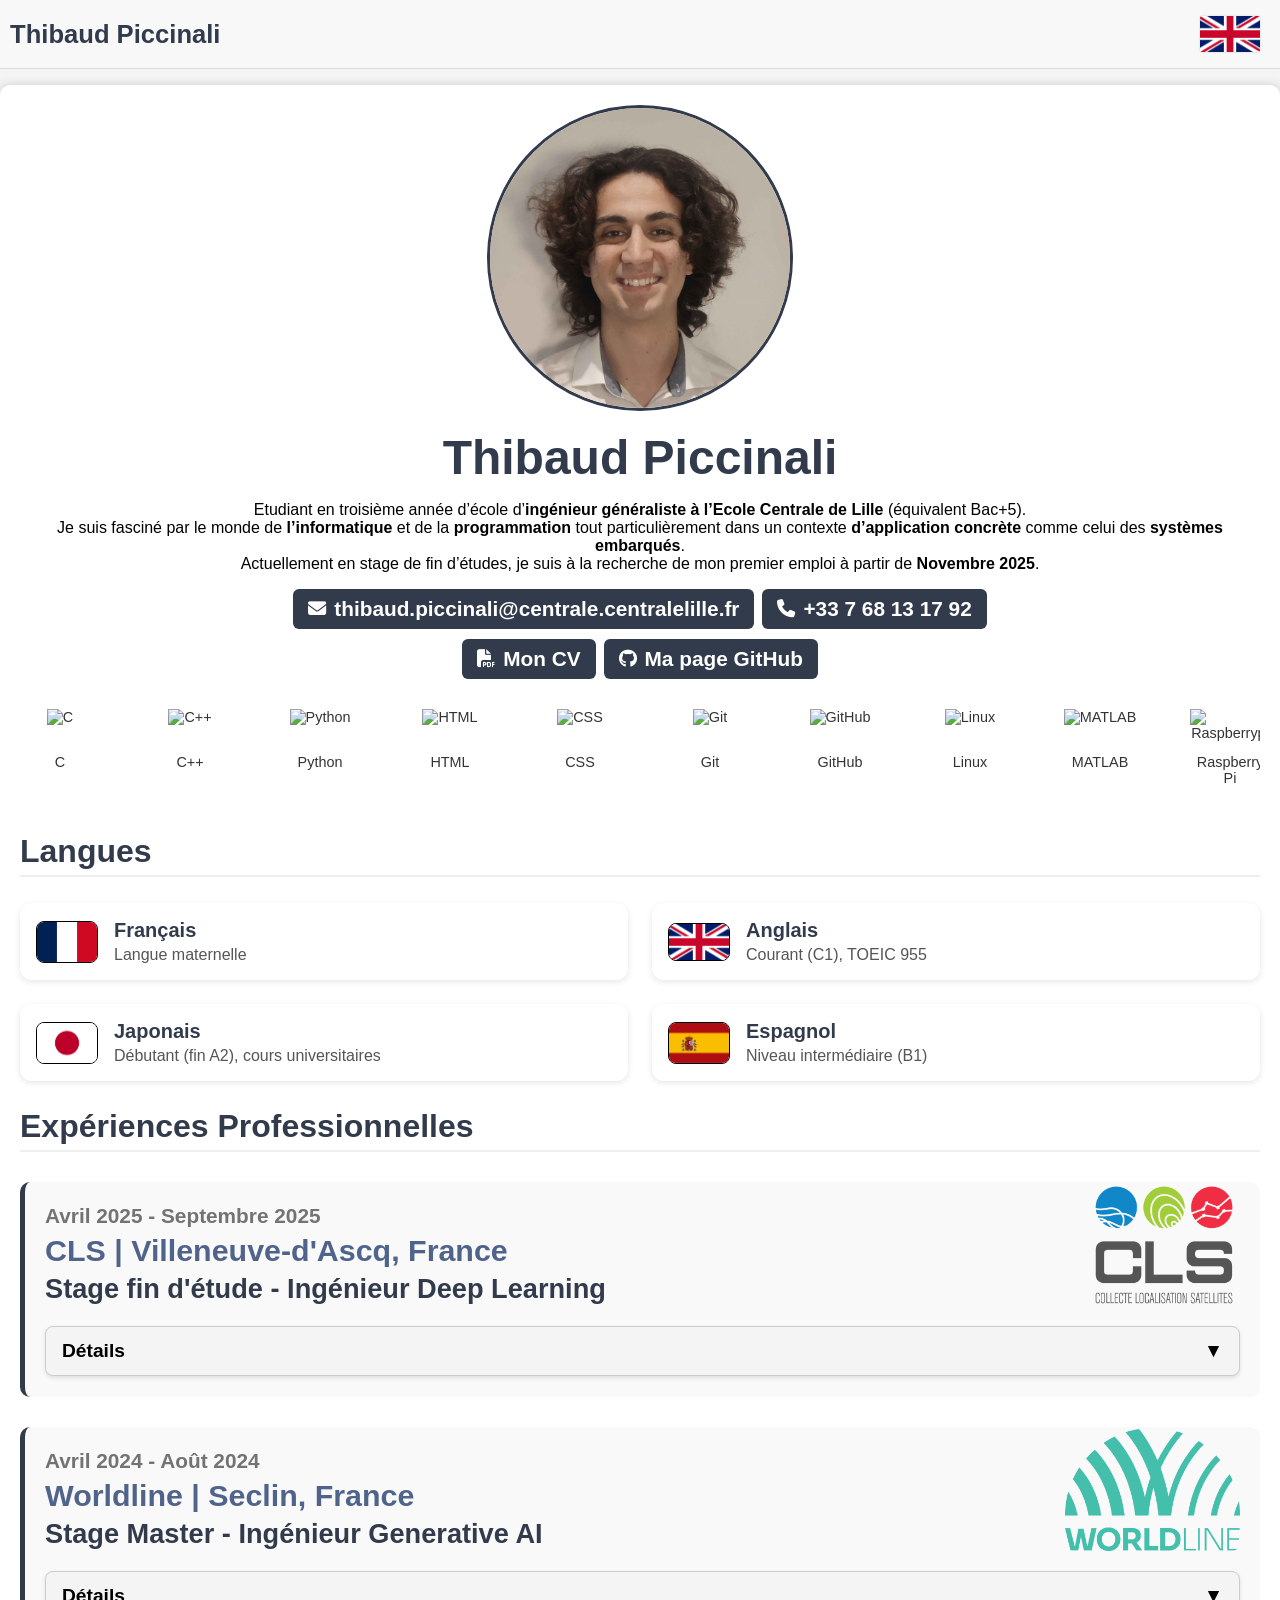
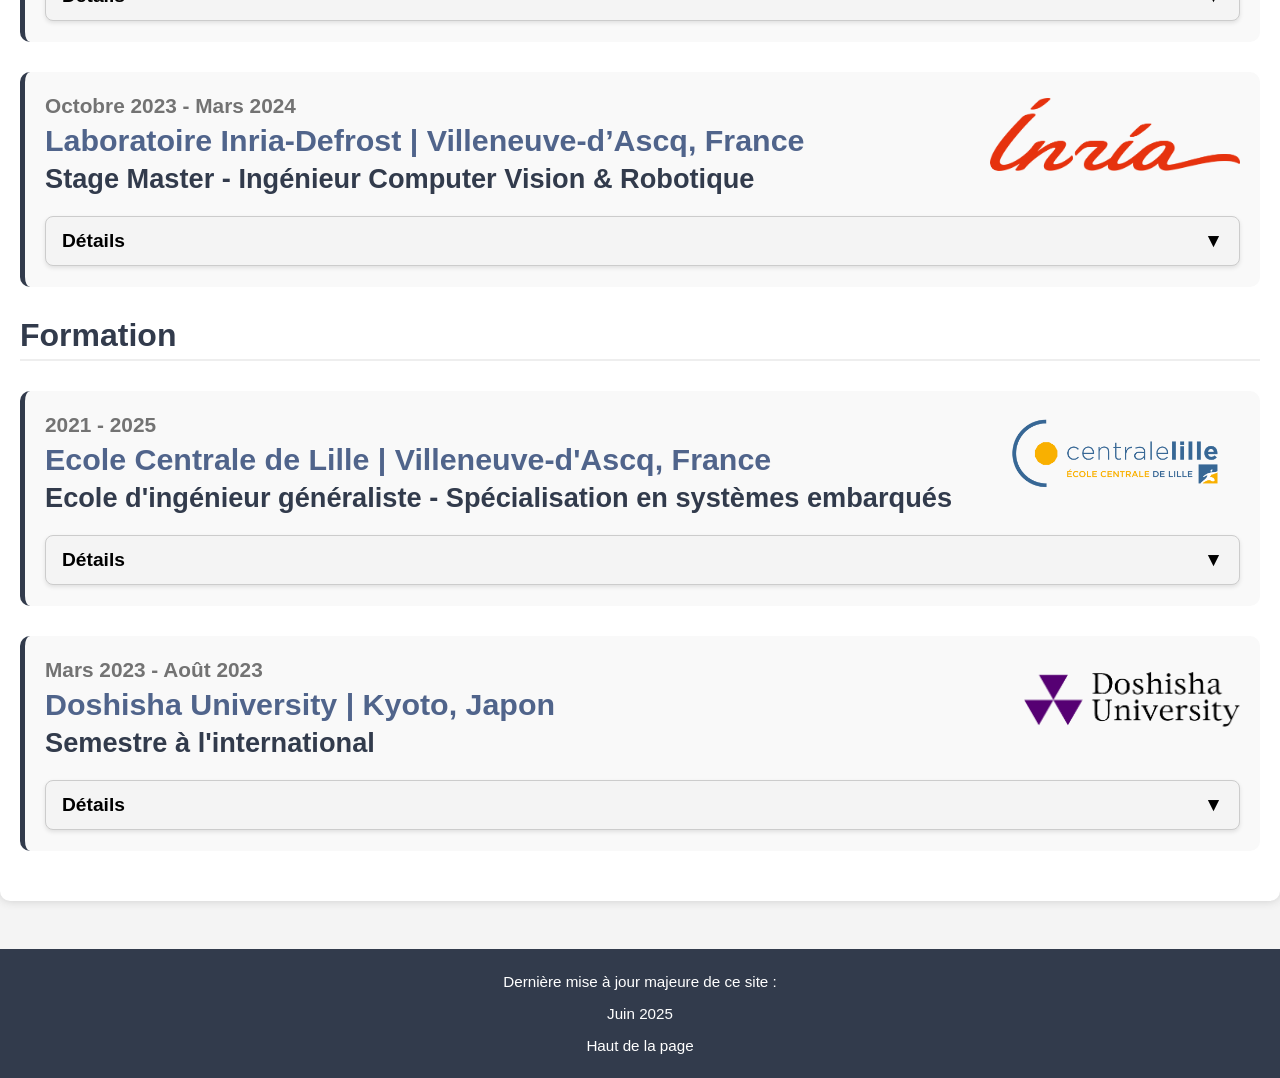
==== commit e5015bba: "correction études" ====
--- a/index.html
+++ b/index.html
@@ -27,7 +27,7 @@
       <h1>Thibaud Piccinali</h1>
       <p>Etudiant en troisième année d’école d’<b>ingénieur généraliste à l’Ecole Centrale de Lille</b> (équivalent Bac+5).<br>
         Je suis fasciné par le monde de <b>l’informatique</b> et de la <b>programmation</b> tout particulièrement dans un contexte <b>d’application concrète</b> comme celui des <b>systèmes embarqués</b>.<br>
-        Actuellement en stage de fin d’étude, je suis à la recherche de mon premier emploi à partir de <b>Novembre 2025</b>.</p>
+        Actuellement en stage de fin d’études, je suis à la recherche de mon premier emploi à partir de <b>Novembre 2025</b>.</p>
       
       <div class="button-container">
 
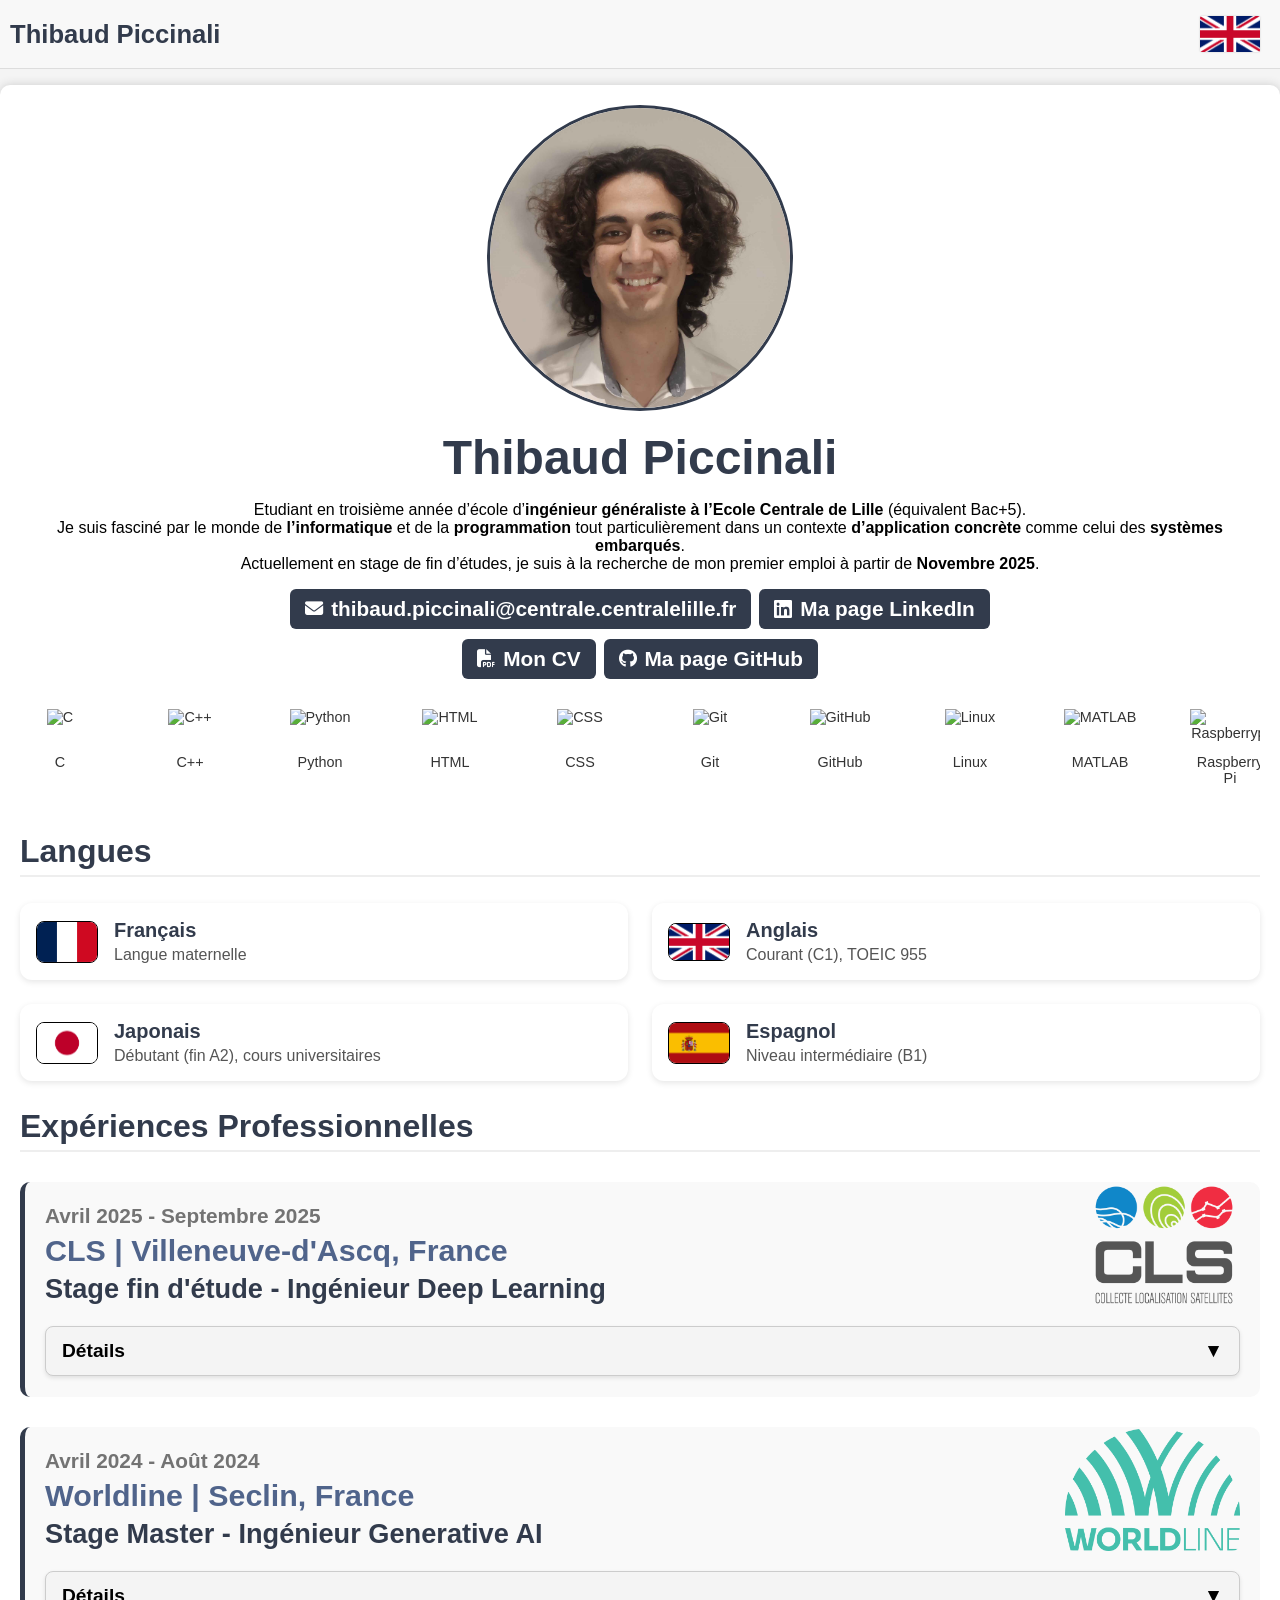
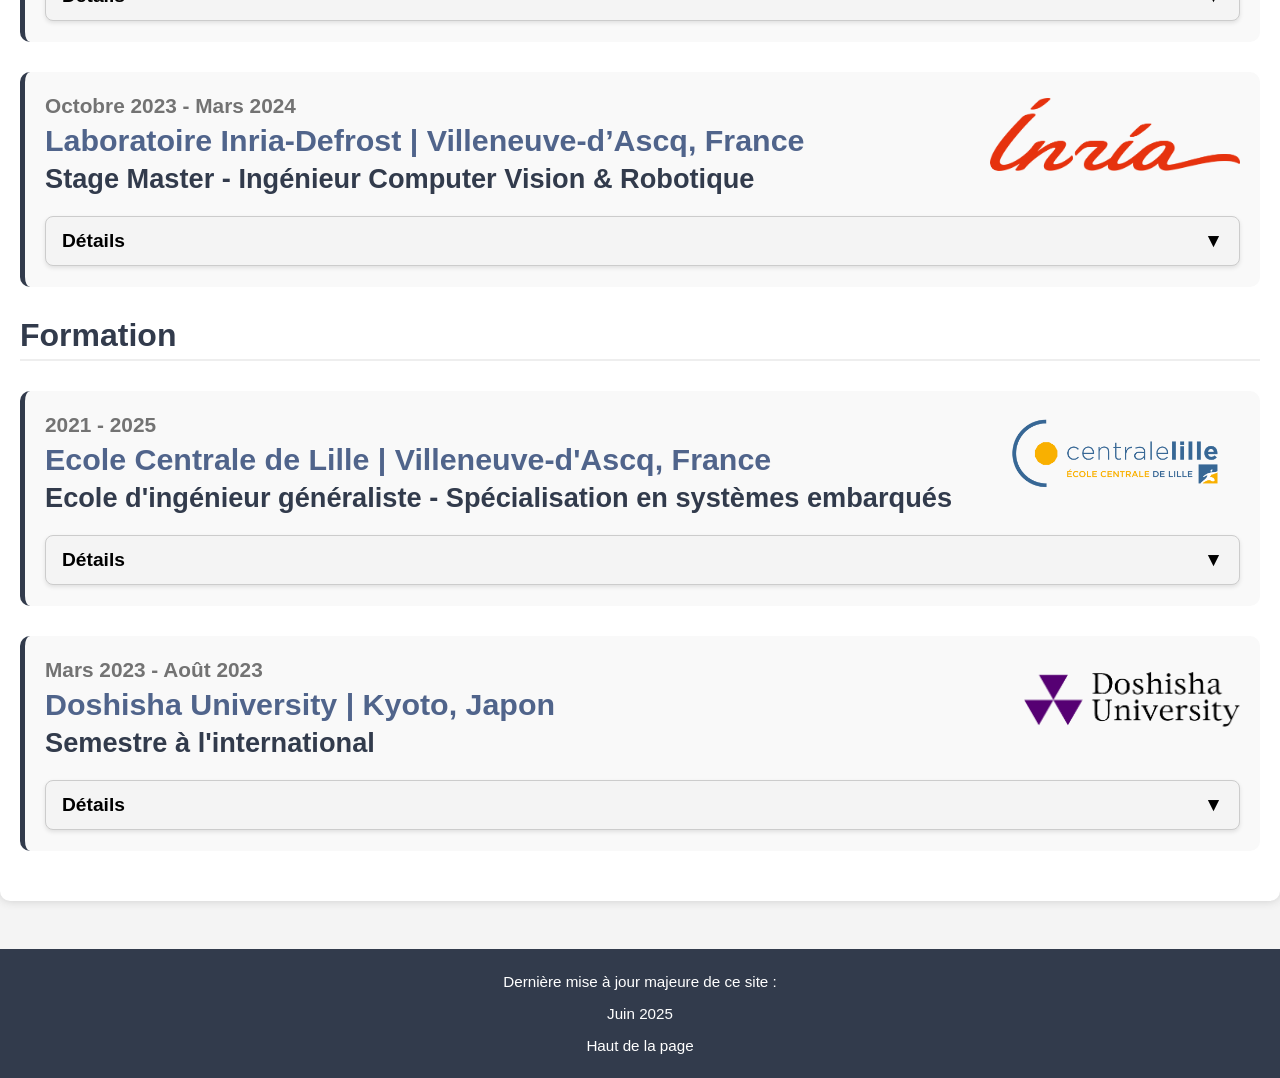
==== commit b9714f9d: "add linkedin + update CV" ====
--- a/index.html
+++ b/index.html
@@ -37,10 +37,9 @@
         <span class="tooltip">Copié dans le presse papier !</span>
       </a>
 
-      <a class="button button-dark_blue" onclick="copyToClipboard('+33 7 68 13 17 92', this);">
-        <i class="fas fa-phone fa-sm"></i>
-        +33 7 68 13 17 92
-        <span class="tooltip">Copié dans le presse papier !</span>
+      <a href="https://www.linkedin.com/in/thibaud-piccinali-1159a5225/" class="button button-dark_blue" download>
+        <i class="fa-brands fa-linkedin"></i>
+        Ma page LinkedIn
       </a>
 
     </div>
@@ -271,7 +270,7 @@
 
             Ce stage a commencé par une réalisation d'un <b>état de l'art complet</b> de ces technologies appliquées à ce domaine. Des <b>études et comparaisons</b> ont été effectuées pour déterminer quels modèles étaient les plus prometteurs.
             Ensuite, nous avons décidé d'<b>intégrer ces modèles ainsi que la détection de changement</b> dans un <b>framework reconnu par la communauté</b> de télédétection (<i>Terratorch</i>). 
-            Ce framework permet une <b>utilisation</b> (entrainement, inférences) des <b>modèles simplifiée</b> (notamment à l'aide de fichiers de configuration). 
+            Ce framework permet une <b>utilisation simplifiée</b> (entrainement, inférences) des <b>modèles</b> (notamment à l'aide de fichiers de configuration). 
 
           </p>
         </details>
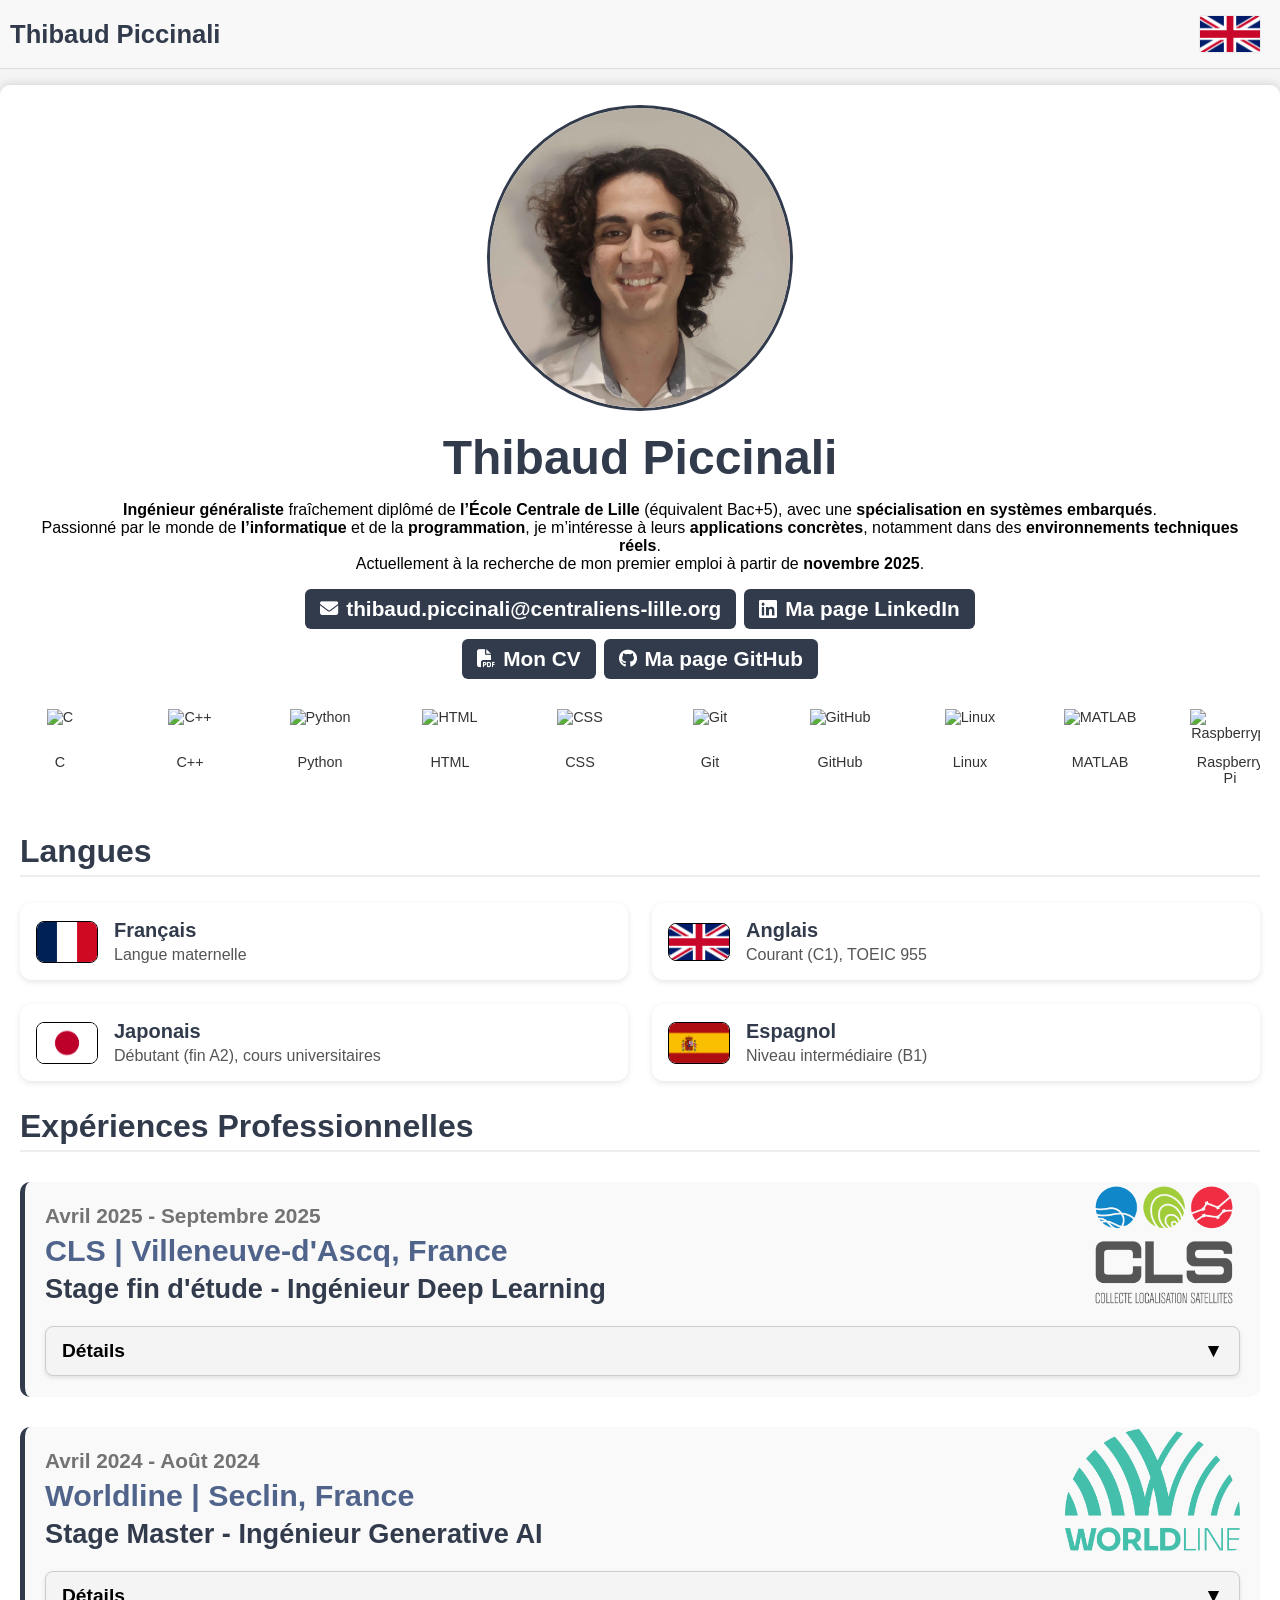
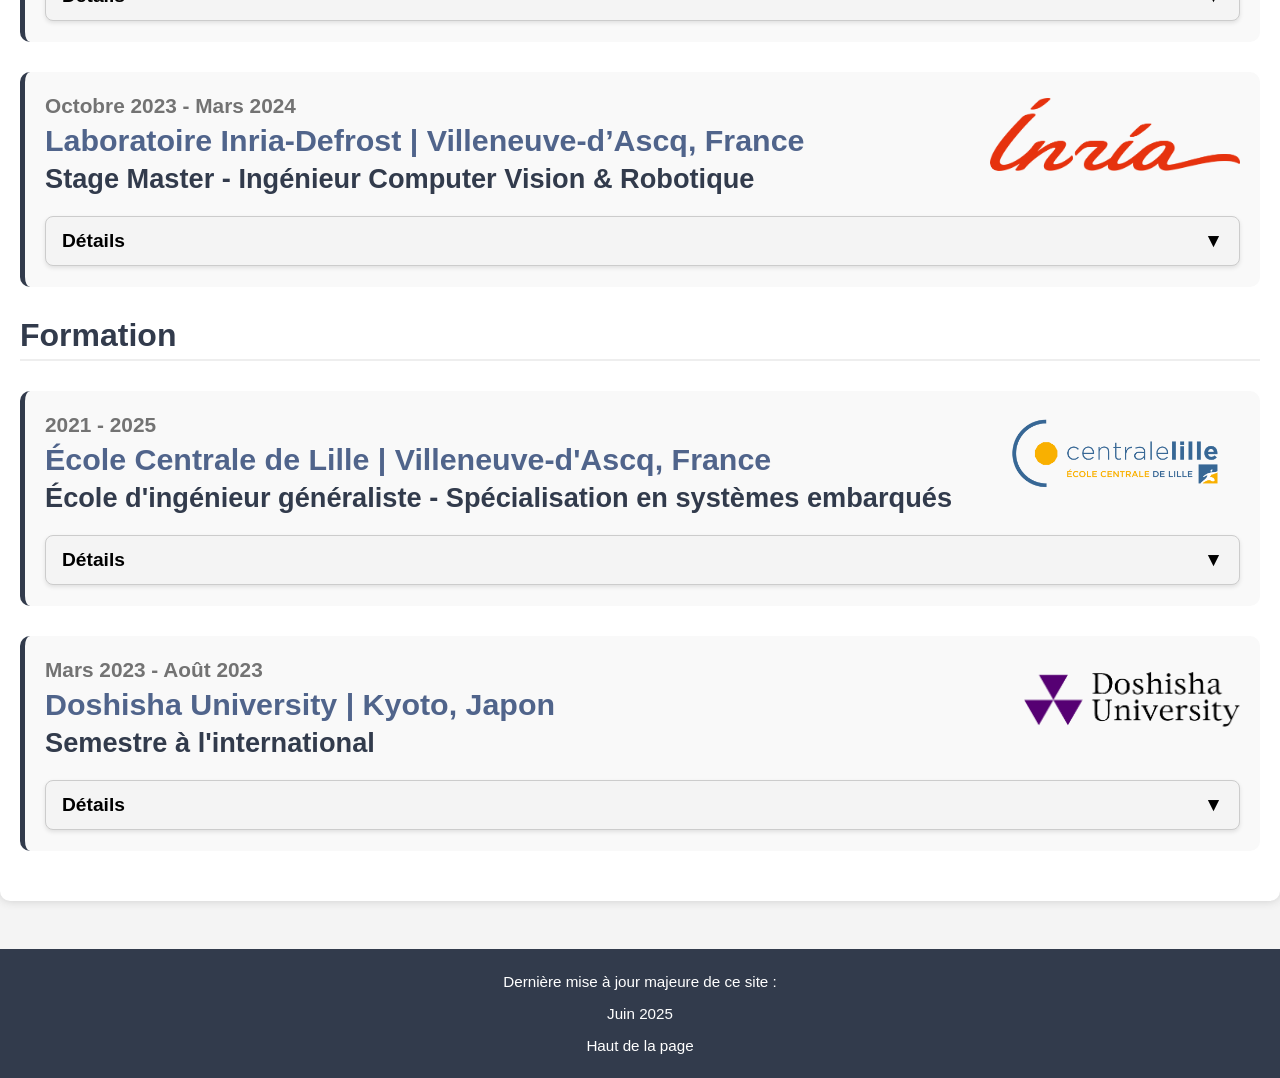
==== commit 25e297f3: "maj diplomation" ====
--- a/index.html
+++ b/index.html
@@ -25,15 +25,15 @@
     <header>
       <img src="images/photo_cv.png" alt="Photo de profil" class="profile-img"/>
       <h1>Thibaud Piccinali</h1>
-      <p>Etudiant en troisième année d’école d’<b>ingénieur généraliste à l’Ecole Centrale de Lille</b> (équivalent Bac+5).<br>
-        Je suis fasciné par le monde de <b>l’informatique</b> et de la <b>programmation</b> tout particulièrement dans un contexte <b>d’application concrète</b> comme celui des <b>systèmes embarqués</b>.<br>
-        Actuellement en stage de fin d’études, je suis à la recherche de mon premier emploi à partir de <b>Novembre 2025</b>.</p>
+      <p><b>Ingénieur généraliste</b> fraîchement diplômé de <b>l’École Centrale de Lille</b> (équivalent Bac+5), avec une <b>spécialisation en systèmes embarqués</b>.<br>
+        Passionné par le monde de <b>l’informatique</b> et de la <b>programmation</b>, je m’intéresse à leurs <b>applications concrètes</b>, notamment dans des <b>environnements techniques réels</b>.<br>
+        Actuellement à la recherche de mon premier emploi à partir de <b>novembre 2025</b>.</p>
       
       <div class="button-container">
 
-      <a class="button button-dark_blue" onclick="copyToClipboard('thibaud.piccinali@centrale.centralelille.fr', this);">
+      <a class="button button-dark_blue" onclick="copyToClipboard('thibaud.piccinali@centraliens-lille.org', this);">
         <i class="fas fa-envelope fa-sm"></i>
-        thibaud.piccinali@centrale.centralelille.fr
+        thibaud.piccinali@centraliens-lille.org
         <span class="tooltip">Copié dans le presse papier !</span>
       </a>
 
@@ -269,8 +269,8 @@
             Plus particulièrement, l'objectif du stage était d'étudier les <b>Foundation Models</b> pour déterminer s'ils pouvaient être utilisés pour faire de la <b>détection de changement</b>.<br><br>
 
             Ce stage a commencé par une réalisation d'un <b>état de l'art complet</b> de ces technologies appliquées à ce domaine. Des <b>études et comparaisons</b> ont été effectuées pour déterminer quels modèles étaient les plus prometteurs.
-            Ensuite, nous avons décidé d'<b>intégrer ces modèles ainsi que la détection de changement</b> dans un <b>framework reconnu par la communauté</b> de télédétection (<i>Terratorch</i>). 
-            Ce framework permet une <b>utilisation simplifiée</b> (entrainement, inférences) des <b>modèles</b> (notamment à l'aide de fichiers de configuration). 
+            Ensuite, nous avons décidé d'<b>intégrer ces modèles ainsi que la détection de changement</b> dans un <b>framework reconnu par la communauté</b> de télédétection (<i>TerraTorch</i>). 
+            Ce framework permet une <b>utilisation simplifiée</b> (entraînement, inférence) des <b>modèles</b> (notamment à l'aide de fichiers de configuration). 
 
           </p>
         </details>
@@ -384,9 +384,9 @@
           <div class="formation-text">
             <p class="formation-date">2021 - 2025</p>
             <div class="formation-title-row">
-                <p class="formation-title">Ecole Centrale de Lille | Villeneuve-d'Ascq, France</p>
-              </div>
-            <p class="formation-detail">Ecole d'ingénieur généraliste - Spécialisation en systèmes embarqués</p>
+                <p class="formation-title">École Centrale de Lille | Villeneuve-d'Ascq, France</p>
+              </div>
+            <p class="formation-detail">École d'ingénieur généraliste - Spécialisation en systèmes embarqués</p>
           </div>
           <div class="formation-image">
             <img src="images\logo_CL.png" alt="Logo Centrale Lille" />
@@ -397,7 +397,7 @@
 
           <p class="formation-description">
             
-            Après <b>deux années de classe préparatoire (MPSI-MP)</b>, et suite à mes résultats aux concours CPGE, j'ai eu la chance d'<b>intégrer l'Ecole Centrale de Lille.</b><br><br>
+            Après <b>deux années de classe préparatoire (MPSI-MP)</b>, et suite à mes résultats aux concours CPGE, j'ai eu la chance d'<b>intégrer l'École Centrale de Lille.</b><br><br>
             
             A Centrale, j'ai pu développer mes compétences d'<b>ingénieur généraliste</b> (programmation, conception et fabrication de pièces mécanique, gestion de projets, sciences de l'ingénieur...) mais j'ai également pu suivre une <b>spécialisation en systèmes embarqués</b> (programmation systèmes, systèmes temps réels, commande de systèmes, réseaux de communication, modélisation systèmes...) lors de ma dernière année.<br><br>
 
